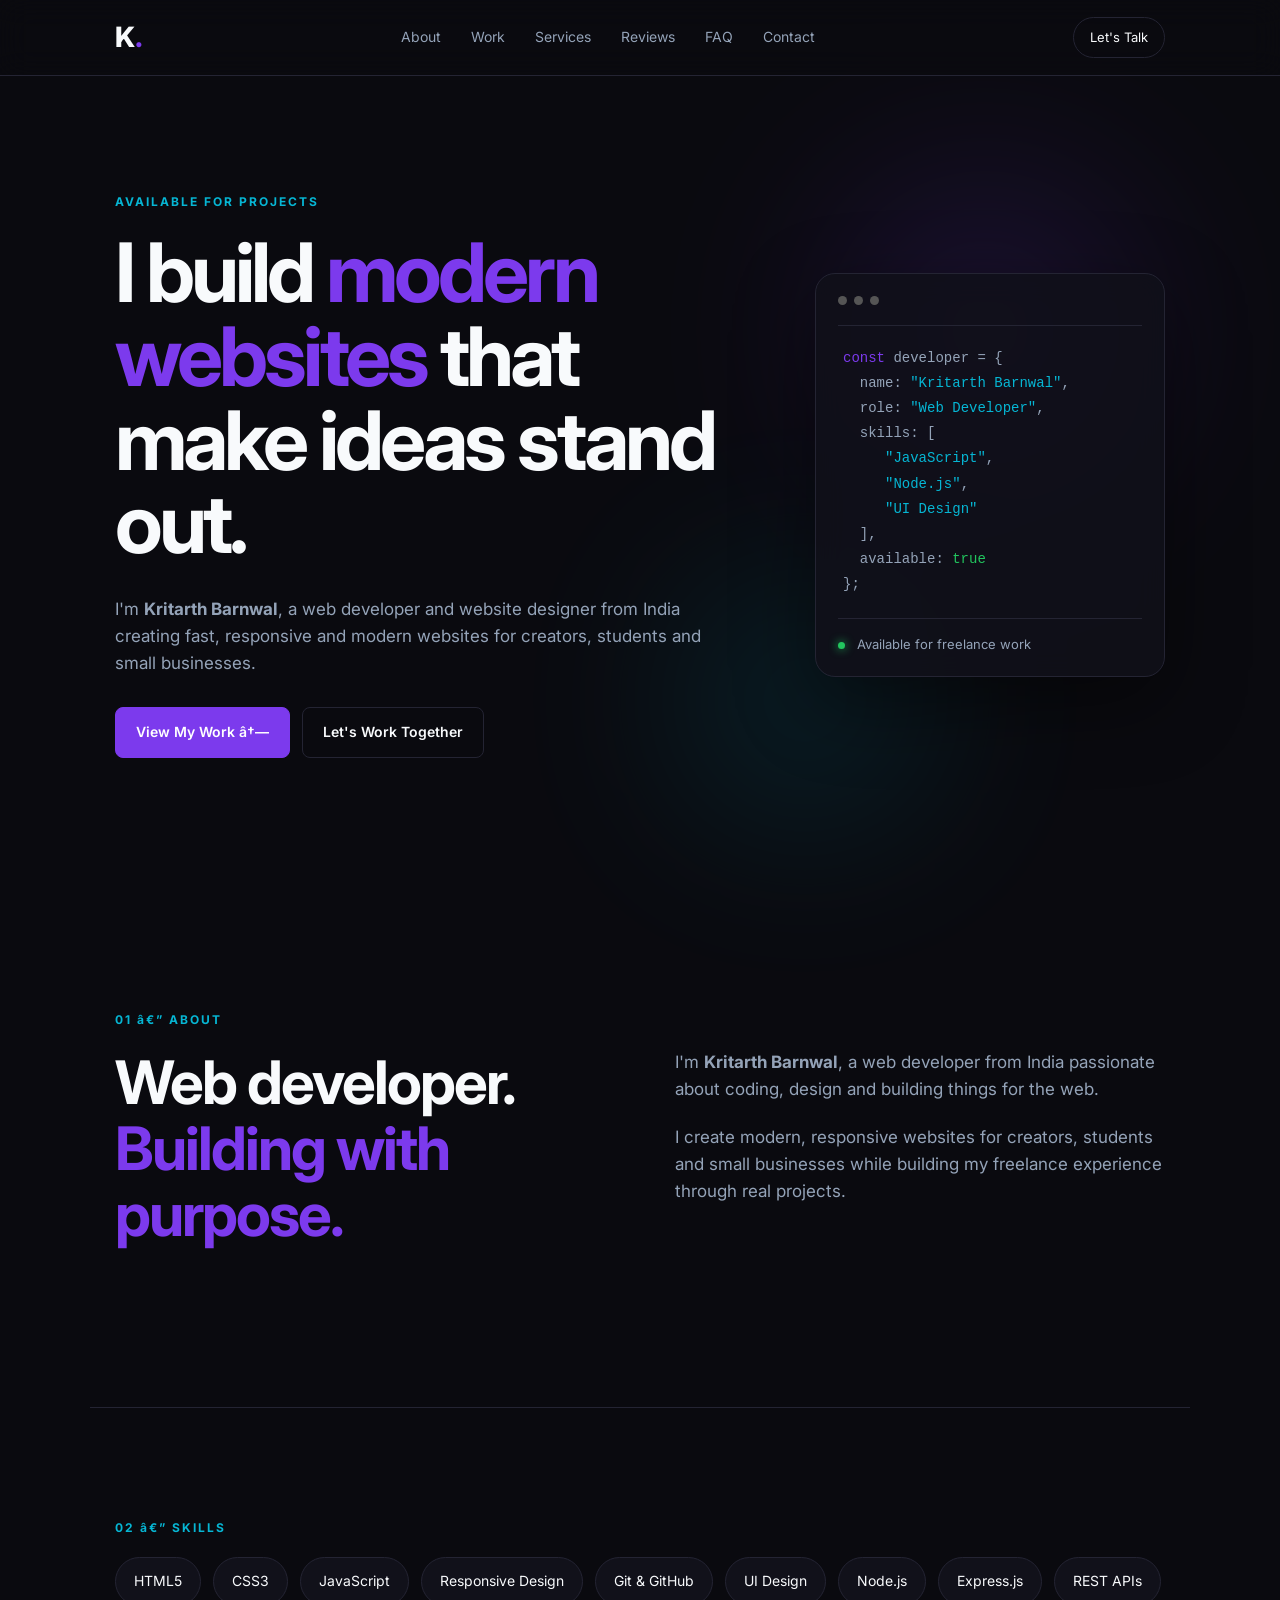
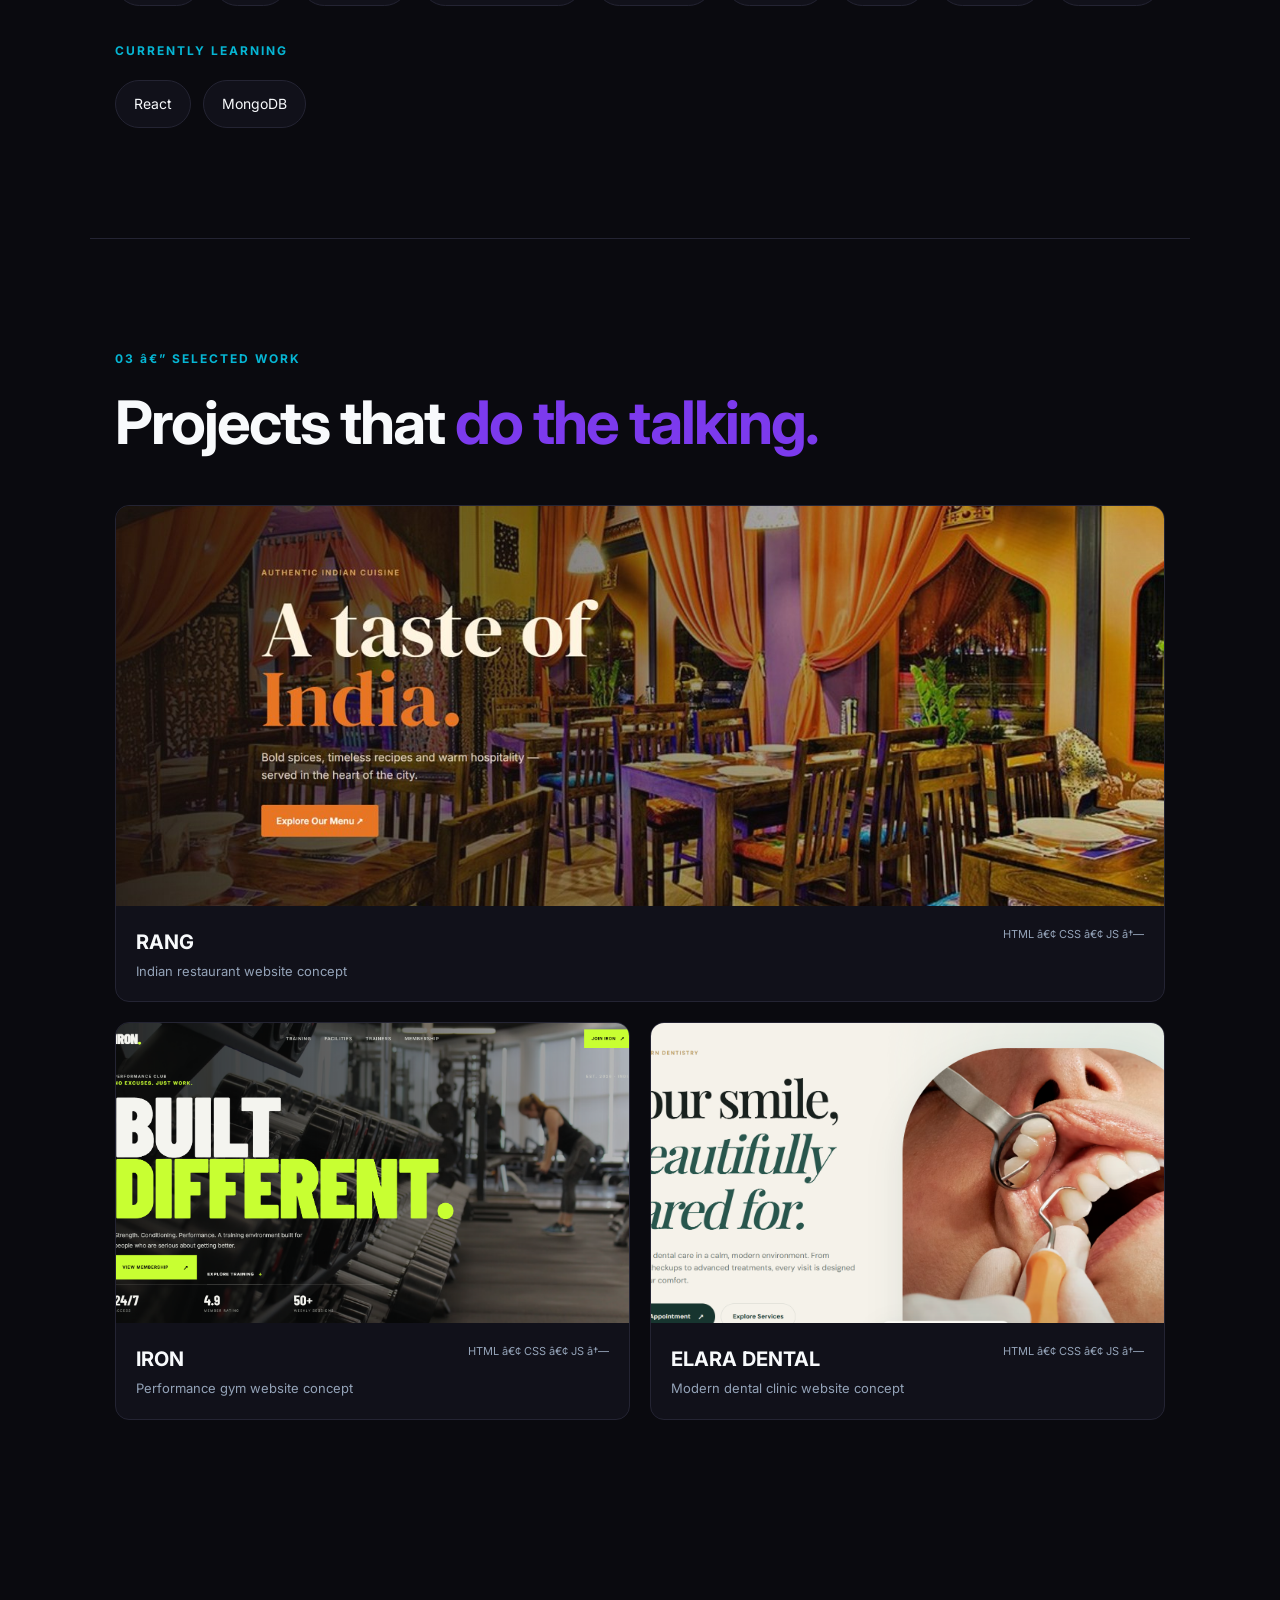
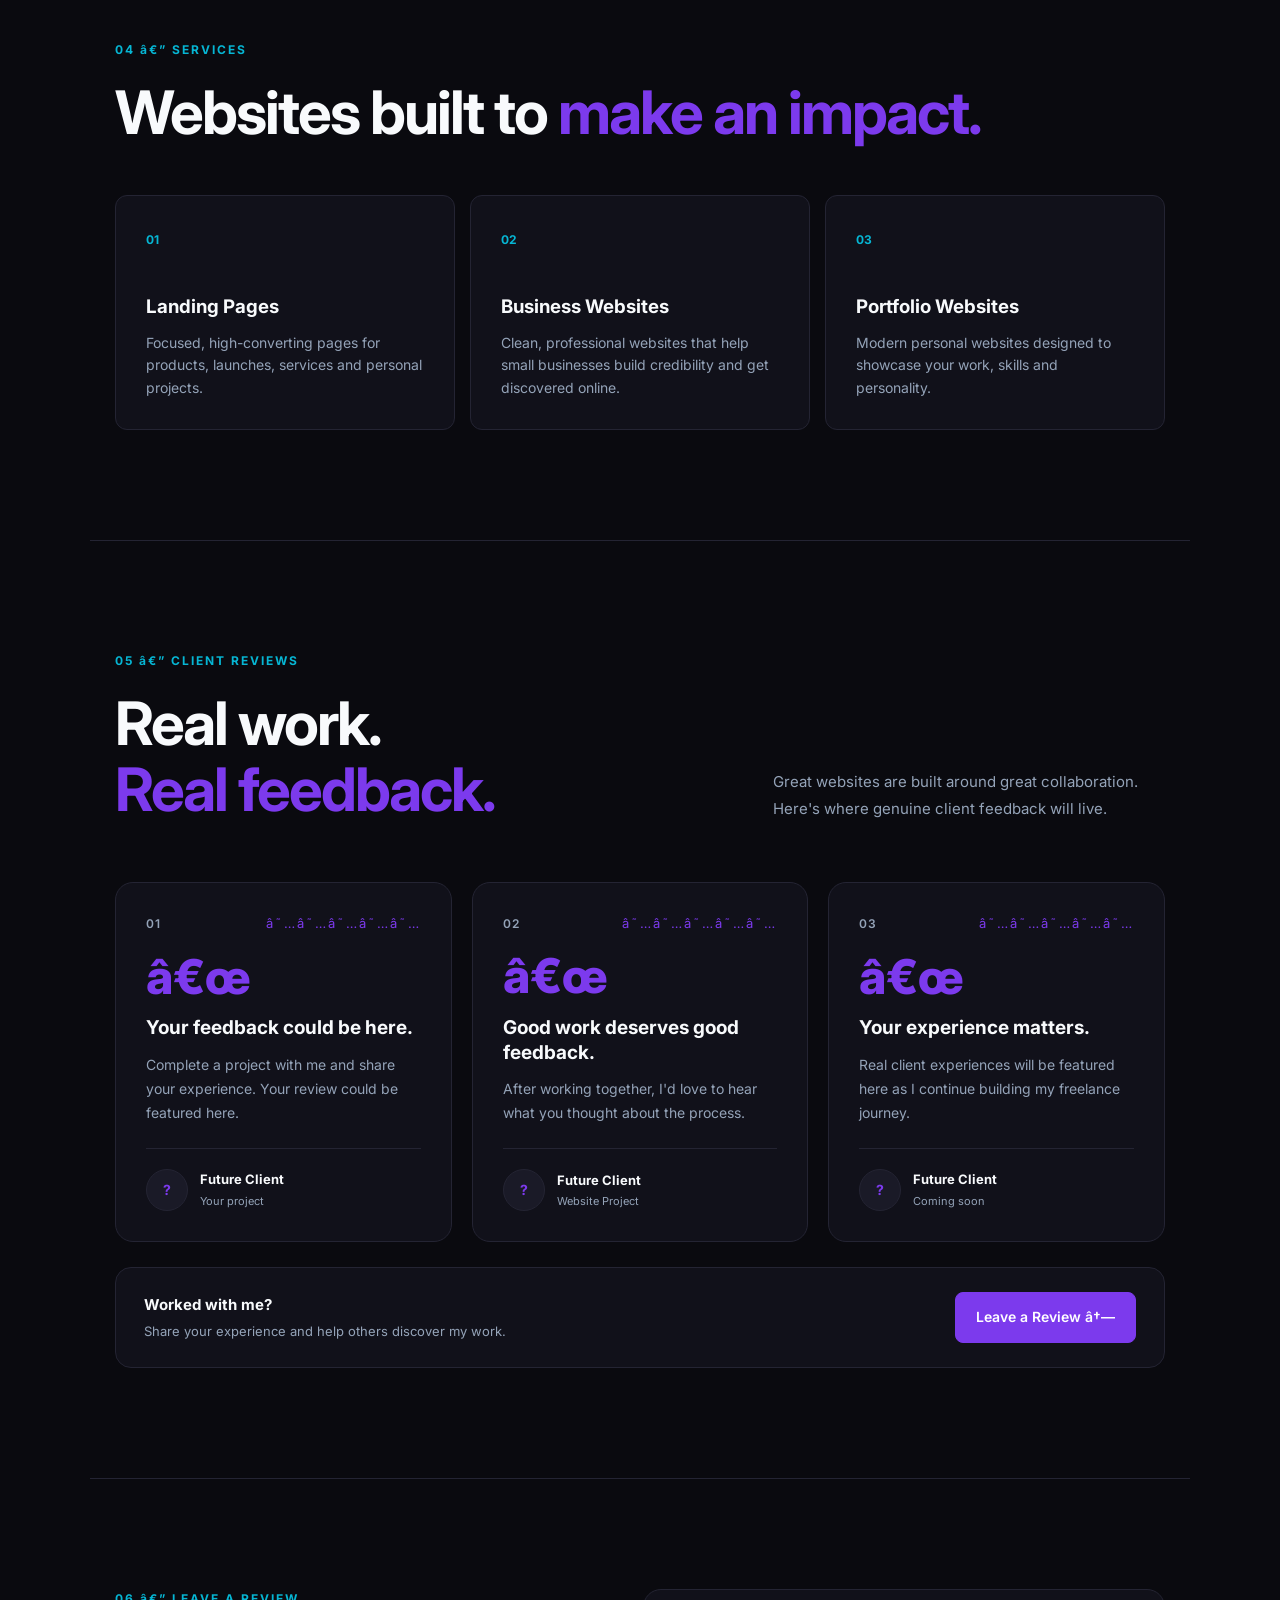
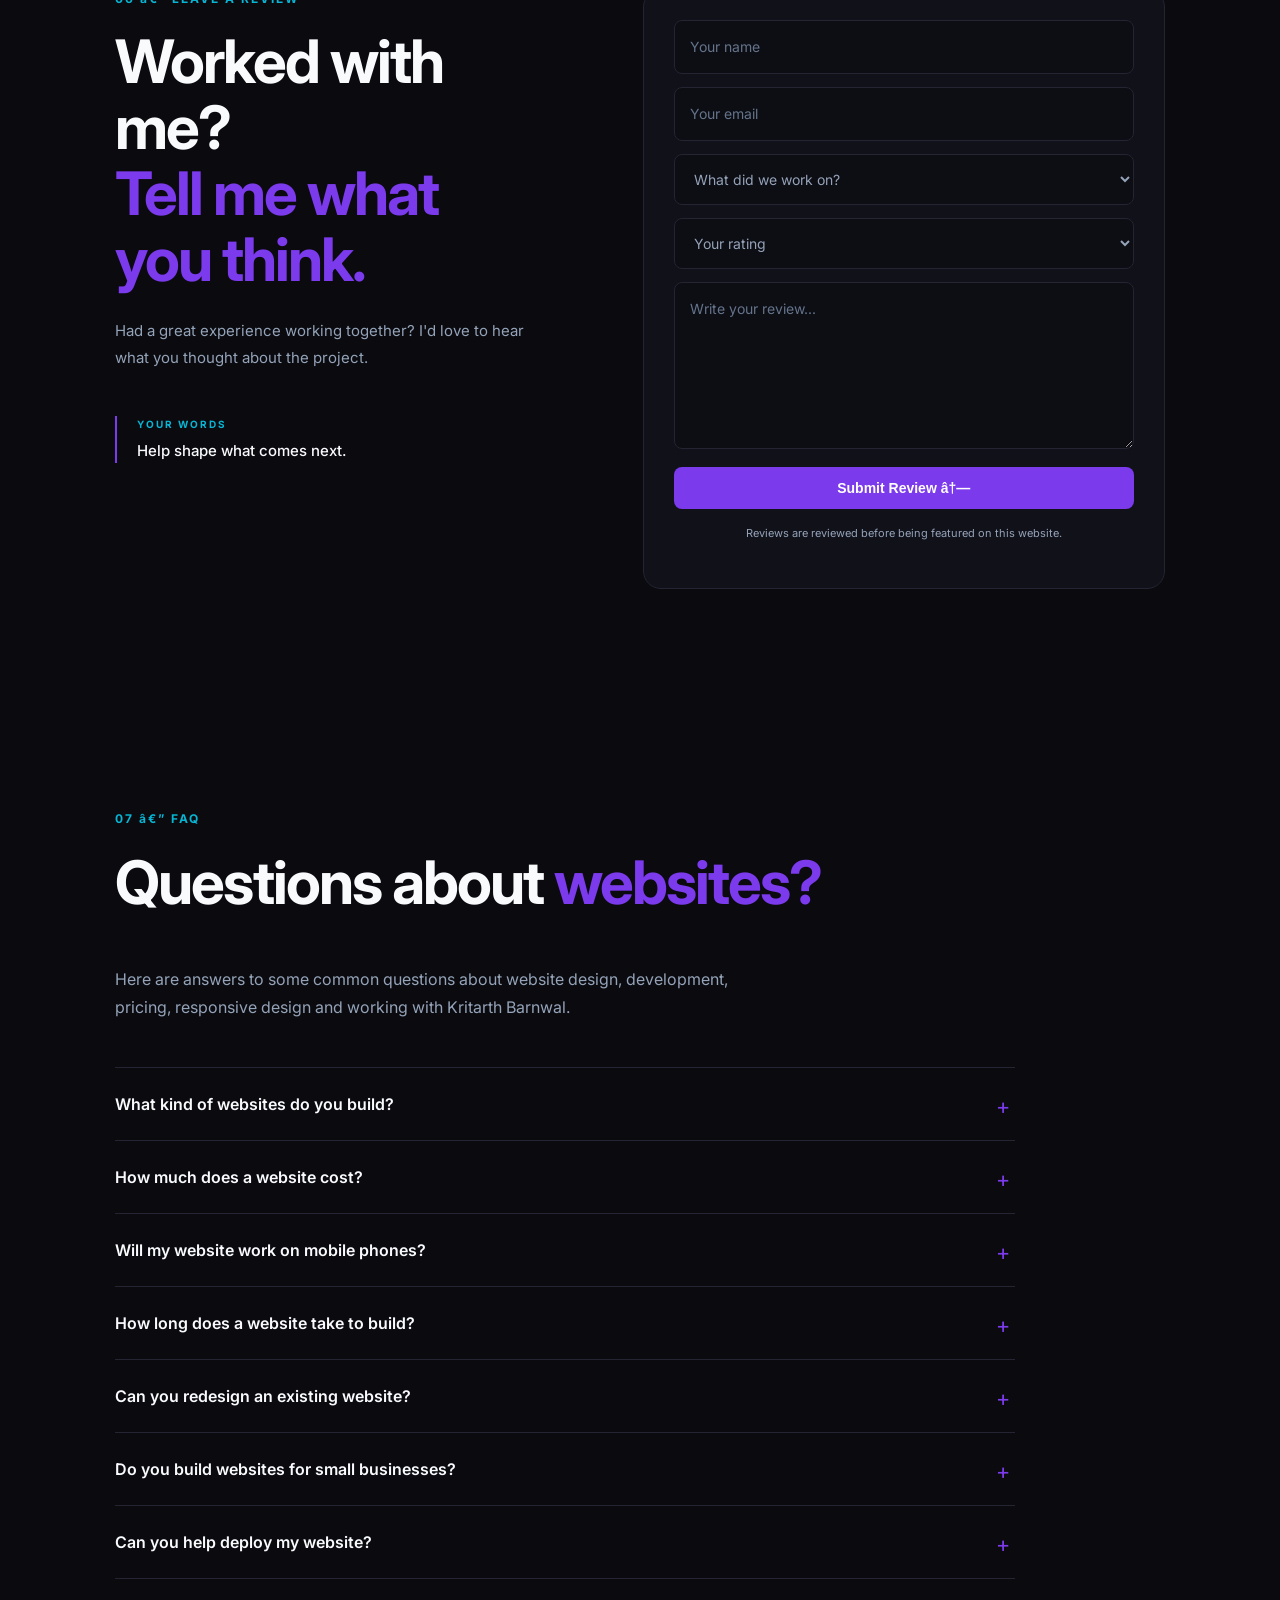
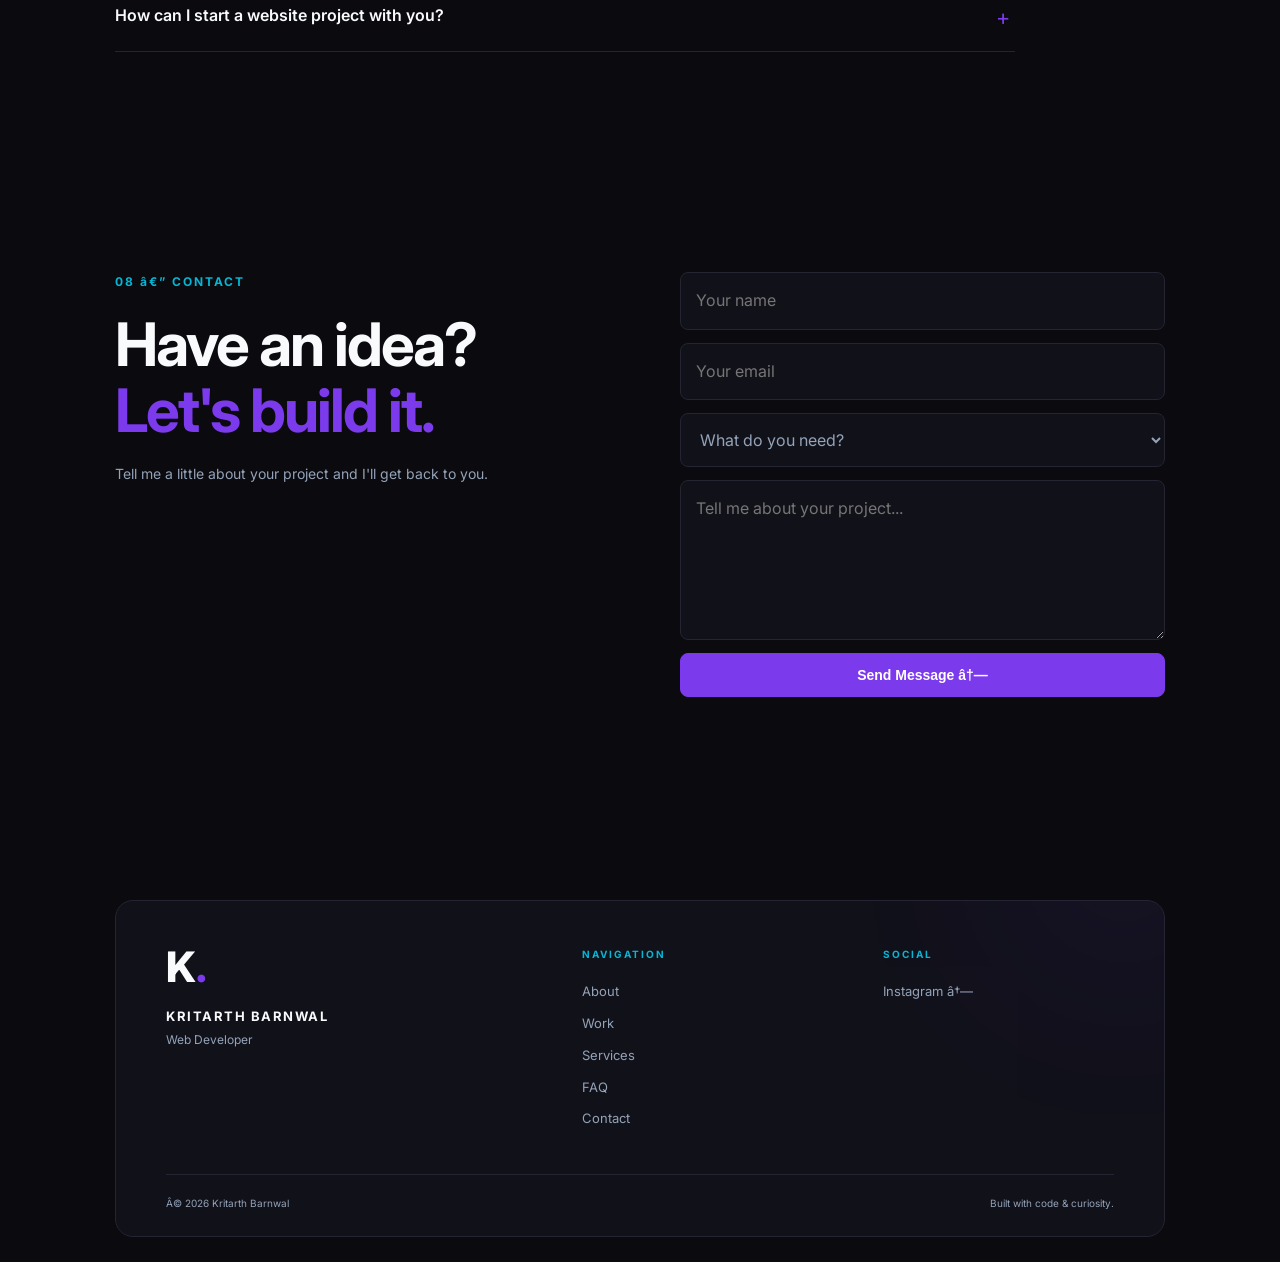
==== index.html @ 6c7e8e54 "Update index.html" ====
<!DOCTYPE html>
<html lang="en">

<head>
  <meta charset="UTF-8">
  <meta name="viewport" content="width=device-width, initial-scale=1.0">

  <!-- =========================
       SEO
  ========================== -->

  <title>Kritarth Barnwal | Web Developer &amp; Website Designer</title>

  <meta
    name="description"
    content="Kritarth Barnwal is a web developer and website designer from India creating modern, responsive websites for small businesses, creators, students and personal brands."
  >

  <meta name="author" content="Kritarth Barnwal">
  <meta name="robots" content="index, follow">
  <meta name="googlebot" content="index, follow">
  <meta name="theme-color" content="#0A0A0F">

  <link
    rel="canonical"
    href="https://kritarthbarnwal.github.io/"
  >

  <!-- =========================
       OPEN GRAPH
  ========================== -->

  <meta property="og:type" content="website">
  <meta property="og:site_name" content="Kritarth Barnwal">

  <meta
    property="og:title"
    content="Kritarth Barnwal | Web Developer &amp; Website Designer"
  >

  <meta
    property="og:description"
    content="Kritarth Barnwal creates modern, responsive websites for small businesses, creators, students and personal brands."
  >

  <meta
    property="og:url"
    content="https://kritarthbarnwal.github.io/"
  >

  <!-- =========================
       TWITTER / SOCIAL SHARING
  ========================== -->

  <meta name="twitter:card" content="summary">
  <meta
    name="twitter:title"
    content="Kritarth Barnwal | Web Developer &amp; Website Designer"
  >
  <meta
    name="twitter:description"
    content="Modern, responsive websites designed and built by Kritarth Barnwal."
  >

  <!-- =========================
       FAVICON
  ========================== -->

  <link
    rel="icon"
    type="image/png"
    sizes="512x512"
    href="/kritarth-dev-favicon-512.png"
  >

  <link
    rel="icon"
    type="image/png"
    sizes="48x48"
    href="/kritarth-dev-favicon-48.png"
  >

  <link
    rel="apple-touch-icon"
    href="/kritarth-dev-favicon-512.png"
  >

  <!-- =========================
       WEBSITE SCHEMA
  ========================== -->

  <script type="application/ld+json">
  {
    "@context": "https://schema.org",
    "@type": "WebSite",
    "@id": "https://kritarthbarnwal.github.io/#website",
    "name": "Kritarth Barnwal",
    "alternateName": [
      "Kritarth Barnwal Portfolio",
      "Kritarth Barnwal Web Developer",
      "Kritarth Barnwal Website Designer"
    ],
    "url": "https://kritarthbarnwal.github.io/",
    "description": "Portfolio of Kritarth Barnwal, a web developer and website designer from India."
  }
  </script>

  <!-- =========================
       PERSON SCHEMA
  ========================== -->

  <script type="application/ld+json">
  {
    "@context": "https://schema.org",
    "@type": "Person",
    "@id": "https://kritarthbarnwal.github.io/#kritarth-barnwal",
    "name": "Kritarth Barnwal",
    "givenName": "Kritarth",
    "familyName": "Barnwal",
    "url": "https://kritarthbarnwal.github.io/",
    "jobTitle": "Web Developer & Website Designer",
    "description": "Kritarth Barnwal is a web developer and website designer from India who creates modern, responsive websites for small businesses, creators, students and personal brands.",
    "knowsAbout": [
      "Web Development",
      "HTML5",
      "CSS3",
      "JavaScript",
      "Node.js",
      "Express.js",
      "REST APIs",
      "Responsive Web Design",
      "UI Design",
      "Website Design",
      "Git",
      "GitHub"
    ],
    "sameAs": [
      "https://github.com/kritarthbarnwal",
      "https://instagram.com/kritarth.barnwal"
    ]
  }
  </script>

  <!-- =========================
       WEB PAGE SCHEMA
  ========================== -->

  <script type="application/ld+json">
  {
    "@context": "https://schema.org",
    "@type": "WebPage",
    "@id": "https://kritarthbarnwal.github.io/#webpage",
    "url": "https://kritarthbarnwal.github.io/",
    "name": "Kritarth Barnwal | Web Developer & Website Designer",
    "description": "Kritarth Barnwal is a web developer and website designer from India creating modern, responsive websites for small businesses, creators, students and personal brands.",
    "isPartOf": {
      "@id": "https://kritarthbarnwal.github.io/#website"
    },
    "about": {
      "@id": "https://kritarthbarnwal.github.io/#kritarth-barnwal"
    }
  }
  </script>

  <!-- =========================
       FAQ STYLES
  ========================== -->

  <style>
    .faq-section {
      position: relative;
    }

    .faq-heading {
      max-width: 720px;
      margin-bottom: 45px;
    }

    .faq-heading h2 {
      margin-bottom: 15px;
    }

    .faq-heading p {
      color: var(--muted);
      max-width: 620px;
      line-height: 1.8;
    }

    .faq-list {
      max-width: 900px;
      border-top: 1px solid var(--border);
    }

    .faq-item {
      border-bottom: 1px solid var(--border);
    }

    .faq-item summary {
      list-style: none;
      cursor: pointer;
      padding: 24px 45px 24px 0;
      position: relative;
      color: var(--text);
      font-size: 16px;
      font-weight: 600;
      line-height: 1.5;
    }

    .faq-item summary::-webkit-details-marker {
      display: none;
    }

    .faq-item summary::after {
      content: "+";
      position: absolute;
      right: 5px;
      top: 22px;
      color: var(--purple);
      font-size: 22px;
      font-weight: 400;
      transition: 0.25s ease;
    }

    .faq-item[open] summary::after {
      content: "âˆ’";
      transform: rotate(180deg);
    }

    .faq-answer {
      padding: 0 45px 25px 0;
      color: var(--muted);
      font-size: 14px;
      line-height: 1.8;
      max-width: 780px;
    }

    .faq-answer a {
      color: var(--cyan);
      transition: 0.25s ease;
    }

    .faq-answer a:hover {
      color: var(--text);
    }

    @media (max-width: 700px) {
      .faq-item summary {
        padding: 20px 35px 20px 0;
        font-size: 15px;
      }

      .faq-item summary::after {
        top: 18px;
      }

      .faq-answer {
        padding: 0 25px 22px 0;
        font-size: 13px;
      }
    }
  </style>

  <link rel="stylesheet" href="style.css">

</head>


<body>

  <!-- =========================
       HEADER
  ========================== -->

  <header>

    <nav class="nav">

      <a href="#" class="logo">
        K<span>.</span>
      </a>

      <div class="links">

        <a href="#about">About</a>
        <a href="#work">Work</a>
        <a href="#services">Services</a>
        <a href="#reviews">Reviews</a>
        <a href="#faq">FAQ</a>
        <a href="#contact">Contact</a>

      </div>

      <a href="#contact" class="nav-btn">
        Let's Talk
      </a>

    </nav>

  </header>


  <main>


    <!-- =========================
         HERO
    ========================== -->

    <section class="hero">

      <div class="hero-content">

        <p class="tag">
          AVAILABLE FOR PROJECTS
        </p>

        <h1>
          I build <span>modern websites</span>
          that make ideas stand out.
        </h1>

        <p class="hero-text">
          I'm <strong>Kritarth Barnwal</strong>, a web developer and website
          designer from India creating fast, responsive and modern
          websites for creators, students and small businesses.
        </p>

        <div class="buttons">

          <a href="#work" class="btn primary">
            View My Work â†—
          </a>

          <a href="#contact" class="btn secondary">
            Let's Work Together
          </a>

        </div>

      </div>


      <!-- PREMIUM CODE CARD -->

      <div class="hero-card">

        <div class="card-top">

          <span></span>
          <span></span>
          <span></span>

        </div>


        <div class="code">

          <p>
            <span class="purple">const</span> developer = {
          </p>

          <p>
            &nbsp;&nbsp;name:
            <span class="cyan">"Kritarth Barnwal"</span>,
          </p>

          <p>
            &nbsp;&nbsp;role:
            <span class="cyan">"Web Developer"</span>,
          </p>

          <p>
            &nbsp;&nbsp;skills: [
          </p>

          <p>
            &nbsp;&nbsp;&nbsp;&nbsp;
            <span class="cyan">"JavaScript"</span>,
          </p>

          <p>
            &nbsp;&nbsp;&nbsp;&nbsp;
            <span class="cyan">"Node.js"</span>,
          </p>

          <p>
            &nbsp;&nbsp;&nbsp;&nbsp;
            <span class="cyan">"UI Design"</span>
          </p>

          <p>
            &nbsp;&nbsp;],
          </p>

          <p>
            &nbsp;&nbsp;available:
            <span class="green">true</span>
          </p>

          <p>
            };
          </p>

        </div>


        <div class="card-status">

          <span class="status-dot"></span>

          Available for freelance work

        </div>

      </div>


      <!-- BACKGROUND ORBS -->

      <div class="orb orb-1"></div>
      <div class="orb orb-2"></div>

    </section>


    <!-- =========================
         ABOUT
    ========================== -->

    <section id="about" class="section">

      <p class="label">
        01 â€” ABOUT
      </p>

      <div class="about-grid">

        <h2>
          Web developer.<br>
          <span>Building with purpose.</span>
        </h2>


        <div>

          <p>
            I'm <strong>Kritarth Barnwal</strong>, a web developer from India
            passionate about coding, design and building things for the web.
          </p>

          <p>
            I create modern, responsive websites for creators, students
            and small businesses while building my freelance experience
            through real projects.
          </p>

        </div>

      </div>

    </section>


    <!-- =========================
         SKILLS
    ========================== -->

    <section class="section skills">

      <p class="label">
        02 â€” SKILLS
      </p>

      <div class="skill-list">

        <span>HTML5</span>
        <span>CSS3</span>
        <span>JavaScript</span>
        <span>Responsive Design</span>
        <span>Git &amp; GitHub</span>
        <span>UI Design</span>
        <span>Node.js</span>
        <span>Express.js</span>
        <span>REST APIs</span>

      </div>

      <p class="label" style="margin-top: 35px;">
        CURRENTLY LEARNING
      </p>

      <div class="skill-list">

        <span>React</span>
        <span>MongoDB</span>

      </div>

    </section>


    <!-- =========================
         WORK
    ========================== -->

    <section id="work" class="section">

      <p class="label">
        03 â€” SELECTED WORK
      </p>

      <h2>
        Projects that <span>do the talking.</span>
      </h2>


      <div class="projects">


        <!-- RANG -->

        <a
          href="rang/index.html"
          class="project"
          target="_blank"
          rel="noopener noreferrer"
        >

          <div class="project-img">

            <img
              src="assets/rang-preview.jpg"
              alt="RANG Indian restaurant website concept by Kritarth Barnwal"
              loading="lazy"
            >

          </div>


          <div class="project-info">

            <div>

              <h3>
                RANG
              </h3>

              <p>
                Indian restaurant website concept
              </p>

            </div>

            <span>
              HTML â€¢ CSS â€¢ JS â†—
            </span>

          </div>

        </a>


        <!-- IRON -->

        <a
          href="iron/index.html"
          class="project"
          target="_blank"
          rel="noopener noreferrer"
        >

          <div class="project-img">

            <img
              src="assets/iron.png"
              alt="IRON performance gym website concept by Kritarth Barnwal"
              loading="lazy"
            >

          </div>


          <div class="project-info">

            <div>

              <h3>
                IRON
              </h3>

              <p>
                Performance gym website concept
              </p>

            </div>

            <span>
              HTML â€¢ CSS â€¢ JS â†—
            </span>

          </div>

        </a>


        <!-- ELARA DENTAL -->

        <a
          href="haven/index.html"
          class="project"
          target="_blank"
          rel="noopener noreferrer"
        >

          <div class="project-img">

            <img
              src="assets/dentist.png"
              alt="ELARA DENTAL modern dental clinic website concept by Kritarth Barnwal"
              loading="lazy"
            >

          </div>


          <div class="project-info">

            <div>

              <h3>
                ELARA DENTAL
              </h3>

              <p>
                Modern dental clinic website concept
              </p>

            </div>

            <span>
              HTML â€¢ CSS â€¢ JS â†—
            </span>

          </div>

        </a>

      </div>

    </section>


    <!-- =========================
         SERVICES
    ========================== -->

    <section id="services" class="section">

      <p class="label">
        04 â€” SERVICES
      </p>

      <h2>
        Websites built to <span>make an impact.</span>
      </h2>


      <div class="services">


        <!-- SERVICE 01 -->

        <div class="service">

          <b>
            01
          </b>

          <h3>
            Landing Pages
          </h3>

          <p>
            Focused, high-converting pages for products, launches,
            services and personal projects.
          </p>

        </div>


        <!-- SERVICE 02 -->

        <div class="service">

          <b>
            02
          </b>

          <h3>
            Business Websites
          </h3>

          <p>
            Clean, professional websites that help small businesses
            build credibility and get discovered online.
          </p>

        </div>


        <!-- SERVICE 03 -->

        <div class="service">

          <b>
            03
          </b>

          <h3>
            Portfolio Websites
          </h3>

          <p>
            Modern personal websites designed to showcase your work,
            skills and personality.
          </p>

        </div>

      </div>

    </section>


    <!-- =========================
         CLIENT REVIEWS
    ========================== -->

    <section
      id="reviews"
      class="section reviews-section"
    >

      <p class="label">
        05 â€” CLIENT REVIEWS
      </p>


      <div class="reviews-heading">

        <div>

          <h2>
            Real work.<br>
            <span>Real feedback.</span>
          </h2>

        </div>


        <p>
          Great websites are built around great collaboration.
          Here's where genuine client feedback will live.
        </p>

      </div>


      <!-- REVIEW CARDS -->

      <div class="reviews-grid">


        <!-- REVIEW CARD 01 -->

        <article class="review-card">

          <div class="review-top">

            <span class="review-number">
              01
            </span>

            <div class="stars">
              â˜…â˜…â˜…â˜…â˜…
            </div>

          </div>


          <div class="review-content">

            <div class="review-mark">
              â€œ
            </div>

            <h3>
              Your feedback could be here.
            </h3>

            <p>
              Complete a project with me and share your
              experience. Your review could be featured here.
            </p>

          </div>


          <div class="review-author">

            <div class="review-avatar">
              ?
            </div>

            <div>

              <strong>
                Future Client
              </strong>

              <span>
                Your project
              </span>

            </div>

          </div>

        </article>


        <!-- REVIEW CARD 02 -->

        <article class="review-card">

          <div class="review-top">

            <span class="review-number">
              02
            </span>

            <div class="stars">
              â˜…â˜…â˜…â˜…â˜…
            </div>

          </div>


          <div class="review-content">

            <div class="review-mark">
              â€œ
            </div>

            <h3>
              Good work deserves good feedback.
            </h3>

            <p>
              After working together, I'd love to hear
              what you thought about the process.
            </p>

          </div>


          <div class="review-author">

            <div class="review-avatar">
              ?
            </div>

            <div>

              <strong>
                Future Client
              </strong>

              <span>
                Website Project
              </span>

            </div>

          </div>

        </article>


        <!-- REVIEW CARD 03 -->

        <article class="review-card">

          <div class="review-top">

            <span class="review-number">
              03
            </span>

            <div class="stars">
              â˜…â˜…â˜…â˜…â˜…
            </div>

          </div>


          <div class="review-content">

            <div class="review-mark">
              â€œ
            </div>

            <h3>
              Your experience matters.
            </h3>

            <p>
              Real client experiences will be featured here
              as I continue building my freelance journey.
            </p>

          </div>


          <div class="review-author">

            <div class="review-avatar">
              ?
            </div>

            <div>

              <strong>
                Future Client
              </strong>

              <span>
                Coming soon
              </span>

            </div>

          </div>

        </article>

      </div>


      <!-- REVIEW CTA -->

      <div class="review-cta">

        <div>

          <strong>
            Worked with me?
          </strong>

          <p>
            Share your experience and help others discover my work.
          </p>

        </div>


        <a
          href="#leave-review"
          class="btn primary"
        >
          Leave a Review â†—
        </a>

      </div>

    </section>


    <!-- =========================
         LEAVE A REVIEW
    ========================== -->

    <section
      id="leave-review"
      class="section leave-review-section"
    >

      <div class="leave-review-grid">


        <!-- LEFT -->

        <div class="leave-review-info">

          <p class="label">
            06 â€” LEAVE A REVIEW
          </p>

          <h2>
            Worked with me?<br>
            <span>Tell me what you think.</span>
          </h2>

          <p>
            Had a great experience working together?
            I'd love to hear what you thought about the project.
          </p>


          <div class="review-highlight">

            <span>
              YOUR WORDS
            </span>

            <strong>
              Help shape what comes next.
            </strong>

          </div>

        </div>


        <!-- RIGHT / REVIEW FORM -->

        <form
          action="https://formsubmit.co/kritarthbarnwal26@gmail.com"
          method="POST"
          class="review-form"
          id="review-form"
        >

          <input
            type="hidden"
            name="_subject"
            value="New Client Review"
          >

          <input
            type="hidden"
            name="_next"
            value="https://kritarthbarnwal.github.io/thanks.html"
          >


          <input
            type="text"
            name="name"
            placeholder="Your name"
            required
          >


          <input
            type="email"
            name="email"
            placeholder="Your email"
            required
          >


          <select
            name="project"
            required
          >

            <option
              value=""
              disabled
              selected
            >
              What did we work on?
            </option>

            <option>
              Landing Page
            </option>

            <option>
              Business Website
            </option>

            <option>
              Portfolio Website
            </option>

            <option>
              Website Redesign
            </option>

            <option>
              Other
            </option>

          </select>


          <select
            name="rating"
            required
          >

            <option
              value=""
              disabled
              selected
            >
              Your rating
            </option>

            <option>
              â˜…â˜…â˜…â˜…â˜… â€” 5 stars
            </option>

            <option>
              â˜…â˜…â˜…â˜…â˜† â€” 4 stars
            </option>

            <option>
              â˜…â˜…â˜…â˜†â˜† â€” 3 stars
            </option>

            <option>
              â˜…â˜…â˜†â˜†â˜† â€” 2 stars
            </option>

            <option>
              â˜…â˜†â˜†â˜†â˜† â€” 1 star
            </option>

          </select>


          <textarea
            name="review"
            placeholder="Write your review..."
            rows="6"
            required
          ></textarea>


          <button
            type="submit"
            class="btn primary"
          >
            Submit Review â†—
          </button>


          <p class="review-note">
            Reviews are reviewed before being featured on this website.
          </p>


          <p
            id="review-status"
            class="review-note"
          ></p>

        </form>

      </div>

    </section>


    <!-- =========================
         FAQ
    ========================== -->

    <section
      id="faq"
      class="section faq-section"
    >

      <p class="label">
        07 â€” FAQ
      </p>


      <div class="faq-heading">

        <h2>
          Questions about <span>websites?</span>
        </h2>

        <p>
          Here are answers to some common questions about website design,
          development, pricing, responsive design and working with Kritarth Barnwal.
        </p>

      </div>


      <div class="faq-list">


        <!-- FAQ 01 -->

        <details class="faq-item">

          <summary>
            What kind of websites do you build?
          </summary>

          <div class="faq-answer">

            I build modern, responsive websites for creators, students,
            personal brands and small businesses. This includes landing pages,
            business websites, portfolio websites and website redesigns.

          </div>

        </details>


        <!-- FAQ 02 -->

        <details class="faq-item">

          <summary>
            How much does a website cost?
          </summary>

          <div class="faq-answer">

            Website pricing depends on the number of pages, design requirements,
            features and overall project scope. I provide a clear quote after
            understanding what you need. You can
            <a href="#contact">contact me</a>
            with your project details to discuss it.

          </div>

        </details>


        <!-- FAQ 03 -->

        <details class="faq-item">

          <summary>
            Will my website work on mobile phones?
          </summary>

          <div class="faq-answer">

            Yes. Responsive design is an important part of the websites I build.
            The layout is designed to work across mobile phones, tablets and
            desktop screens.

          </div>

        </details>


        <!-- FAQ 04 -->

        <details class="faq-item">

          <summary>
            How long does a website take to build?
          </summary>

          <div class="faq-answer">

            A typical small website can take around 5â€“10 days depending on
            the number of pages, content, design requirements and features.
            Larger or more detailed projects may take longer.

          </div>

        </details>


        <!-- FAQ 05 -->

        <details class="faq-item">

          <summary>
            Can you redesign an existing website?
          </summary>

          <div class="faq-answer">

            Yes. I can redesign an existing website with a more modern visual
            style, responsive layouts, clearer structure and improved user
            experience.

          </div>

        </details>


        <!-- FAQ 06 -->

        <details class="faq-item">

          <summary>
            Do you build websites for small businesses?
          </summary>

          <div class="faq-answer">

            Yes. I create professional websites for small businesses that want
            a stronger online presence and a clear way for customers to learn
            about their services and get in touch.

          </div>

        </details>


        <!-- FAQ 07 -->

        <details class="faq-item">

          <summary>
            Can you help deploy my website?
          </summary>

          <div class="faq-answer">

            Yes. I can help prepare and deploy a website so it is ready to be
            accessed online. I can also help with the basic setup needed for
            a website hosted through services such as GitHub Pages.

          </div>

        </details>


        <!-- FAQ 08 -->

        <details class="faq-item">

          <summary>
            How can I start a website project with you?
          </summary>

          <div class="faq-answer">

            Start by sending me a message through the
            <a href="#contact">contact form</a>
            with a few details about your project, what kind of website you need
            and what you want it to achieve. I'll get back to you from there.

          </div>

        </details>


      </div>

    </section>


    <!-- =========================
         CONTACT
    ========================== -->

    <section
      id="contact"
      class="section contact"
    >

      <div>

        <p class="label">
          08 â€” CONTACT
        </p>

        <h2>
          Have an idea?<br>
          <span>Let's build it.</span>
        </h2>

        <p class="contact-text">
          Tell me a little about your project and I'll get back to you.
        </p>

      </div>


      <!-- CONTACT FORM -->

      <form
        action="https://formsubmit.co/kritarthbarnwal26@gmail.com"
        method="POST"
        id="contact-form"
      >

        <input
          type="hidden"
          name="_subject"
          value="New Portfolio Contact Message"
        >

        <input
          type="text"
          name="name"
          placeholder="Your name"
          required
        >


        <input
          type="email"
          name="email"
          placeholder="Your email"
          required
        >


        <select
          name="project"
          required
        >

          <option
            value=""
            disabled
            selected
          >
            What do you need?
          </option>

          <option>
            Landing Page
          </option>

          <option>
            Business Website
          </option>

          <option>
            Portfolio Website
          </option>

          <option>
            Website Redesign
          </option>

          <option>
            Something else
          </option>

        </select>


        <textarea
          name="message"
          placeholder="Tell me about your project..."
          rows="5"
          required
        ></textarea>


        <button
          type="submit"
          class="btn primary"
        >
          Send Message â†—
        </button>


        <p id="form-status"></p>

      </form>

    </section>

  </main>


  <!-- =========================
       FORM SUCCESS TOAST
  ========================== -->

  <div
    id="form-toast"
    class="form-toast"
    role="status"
    aria-live="polite"
    aria-atomic="true"
  >
    <span class="form-toast-icon">âœ“</span>
    <span class="form-toast-content">
      <strong id="form-toast-title">Message received.</strong>
      <span id="form-toast-message">Thanks â€” I'll get back to you soon.</span>
    </span>
    <button
      type="button"
      class="form-toast-close"
      aria-label="Close notification"
    >
      Ã—
    </button>
  </div>


  <!-- =========================
       FOOTER
  ========================== -->

  <footer class="site-footer">

    <div class="footer-main">

      <div class="footer-content">


        <!-- BRAND -->

        <div class="footer-brand">

          <a href="#" class="footer-logo">
            K<span>.</span>
          </a>

          <h3>
            KRITARTH BARNWAL
          </h3>

          <p>
            Web Developer
          </p>

        </div>


        <!-- NAVIGATION -->

        <div class="footer-column">

          <span>
            NAVIGATION
          </span>

          <a href="#about">
            About
          </a>

          <a href="#work">
            Work
          </a>

          <a href="#services">
            Services
          </a>

          <a href="#faq">
            FAQ
          </a>

          <a href="#contact">
            Contact
          </a>

        </div>


        <!-- SOCIAL -->

        <div class="footer-column">

          <span>
            SOCIAL
          </span>

          <a
            href="https://instagram.com/kritarth.barnwal"
            target="_blank"
            rel="noopener noreferrer"
          >
            Instagram â†—
          </a>

        </div>

      </div>


      <!-- FOOTER BOTTOM -->

      <div class="footer-bottom">

        <p>
          Â© 2026 Kritarth Barnwal
        </p>

        <p>
          Built with code &amp; curiosity.
        </p>

      </div>

    </div>

  </footer>


  <!-- =========================
       JAVASCRIPT
  ========================== -->

  <style>
    /* Form success toast */
    .form-toast {
      position: fixed;
      right: 24px;
      bottom: 24px;
      z-index: 9999;
      display: flex;
      align-items: center;
      gap: 12px;
      width: min(390px, calc(100vw - 32px));
      padding: 14px 16px;
      border: 1px solid rgba(255, 255, 255, 0.12);
      border-radius: 14px;
      background: rgba(15, 15, 20, 0.94);
      color: #fff;
      box-shadow: 0 18px 50px rgba(0, 0, 0, 0.35);
      backdrop-filter: blur(14px);
      -webkit-backdrop-filter: blur(14px);
      opacity: 0;
      visibility: hidden;
      transform: translateY(18px);
      pointer-events: none;
      transition:
        opacity 0.25s ease,
        transform 0.25s ease,
        visibility 0.25s ease;
    }

    .form-toast.is-visible {
      opacity: 1;
      visibility: visible;
      transform: translateY(0);
      pointer-events: auto;
    }

    .form-toast-icon {
      display: grid;
      place-items: center;
      flex: 0 0 30px;
      width: 30px;
      height: 30px;
      border-radius: 50%;
      background: #fff;
      color: #0f0f14;
      font-weight: 800;
    }

    .form-toast-content {
      display: grid;
      gap: 2px;
      min-width: 0;
      line-height: 1.35;
    }

    .form-toast-content strong {
      font-size: 0.92rem;
    }

    .form-toast-content span {
      font-size: 0.82rem;
      opacity: 0.72;
    }

    .form-toast-close {
      margin-left: auto;
      padding: 2px 4px;
      border: 0;
      background: transparent;
      color: #fff;
      font-size: 1.25rem;
      line-height: 1;
      cursor: pointer;
      opacity: 0.65;
    }

    .form-toast-close:hover {
      opacity: 1;
    }

    form.is-submitting button[type="submit"] {
      opacity: 0.7;
      pointer-events: none;
    }

    @media (max-width: 600px) {
      .form-toast {
        right: 16px;
        bottom: 16px;
        width: calc(100vw - 32px);
      }
    }
  </style>


  <script src="script.js"></script>

  <script>
    (() => {
      const toast = document.getElementById("form-toast");
      const toastTitle = document.getElementById("form-toast-title");
      const toastMessage = document.getElementById("form-toast-message");
      const toastClose = toast?.querySelector(".form-toast-close");

      let toastTimer;

      function showFormToast(title, message, isError = false) {
        if (!toast) return;

        clearTimeout(toastTimer);

        toastTitle.textContent = title;
        toastMessage.textContent = message;

        const icon = toast.querySelector(".form-toast-icon");
        if (icon) icon.textContent = isError ? "!" : "âœ“";

        toast.classList.toggle("is-error", isError);
        toast.classList.add("is-visible");

        toastTimer = setTimeout(() => {
          toast.classList.remove("is-visible");
        }, 5000);
      }

      toastClose?.addEventListener("click", () => {
        clearTimeout(toastTimer);
        toast.classList.remove("is-visible");
      });

      function setupAjaxForm(formId, successTitle, successMessage) {
        const form = document.getElementById(formId);
        if (!form) return;

        form.addEventListener("submit", async (event) => {
          event.preventDefault();

          const submitButton = form.querySelector('button[type="submit"]');
          const originalButtonText = submitButton?.innerHTML || "";

          form.classList.add("is-submitting");

          if (submitButton) {
            submitButton.textContent = "Sendingâ€¦";
          }

          try {
            const formData = new FormData(form);

            const response = await fetch(
              "https://formsubmit.co/ajax/kritarthbarnwal26@gmail.com",
              {
                method: "POST",
                headers: {
                  Accept: "application/json"
                },
                body: formData
              }
            );

            let result = null;

            try {
              result = await response.json();
            } catch {
              // FormSubmit should return JSON, but keep the response check as fallback.
            }

            if (!response.ok || (result && result.success === false)) {
              throw new Error("Form submission failed.");
            }

            form.reset();

            showFormToast(
              successTitle,
              successMessage
            );
          } catch (error) {
            console.error("Form submission error:", error);

            showFormToast(
              "Couldn't send the form.",
              "Please try again in a moment.",
              true
            );
          } finally {
            form.classList.remove("is-submitting");

            if (submitButton) {
              submitButton.innerHTML = originalButtonText;
            }
          }
        });
      }

      setupAjaxForm(
        "contact-form",
        "Message received.",
        "Thanks â€” I'll get back to you soon."
      );

      setupAjaxForm(
        "review-form",
        "Review received.",
        "Thanks for sharing your feedback."
      );
    })();
  </script>

</body>

</html>
---- style.css ----
@import url('https://fonts.googleapis.com/css2?family=Inter:wght@400;500;600;700;800&display=swap');

:root {
  --bg: #0a0a0f;
  --card: #11111a;
  --text: #f8fafc;
  --muted: #94a3b8;
  --purple: #7c3aed;
  --cyan: #06b6d4;
  --border: #242433;
}

* {
  margin: 0;
  padding: 0;
  box-sizing: border-box;
}

html {
  scroll-behavior: smooth;
}

body {
  background: var(--bg);
  color: var(--text);
  font-family: Inter, sans-serif;
  line-height: 1.6;
  overflow-x: hidden;
}

a {
  color: inherit;
  text-decoration: none;
}

span {
  color: var(--purple);
}


/* =========================
   HEADER
========================= */

header {
  position: fixed;
  top: 0;
  width: 100%;
  z-index: 10;

  background: #0a0a0fcc;
  backdrop-filter: blur(15px);

  border-bottom: 1px solid var(--border);
}

.nav {
  max-width: 1100px;
  height: 75px;
  margin: auto;
  padding: 0 25px;

  display: flex;
  align-items: center;
  justify-content: space-between;
}

.logo {
  font-size: 28px;
  font-weight: 800;
}

.logo span {
  color: var(--purple);
}

.links {
  display: flex;
  gap: 30px;

  color: var(--muted);
  font-size: 14px;
}

.links a:hover {
  color: white;
}

.nav-btn {
  border: 1px solid var(--border);

  padding: 9px 16px;

  border-radius: 50px;

  font-size: 13px;

  transition: 0.25s;
}

.nav-btn:hover {
  border-color: var(--purple);
}


/* =========================
   HERO
========================= */

.hero {
  min-height: 100vh;

  max-width: 1100px;

  margin: auto;

  padding: 150px 25px 100px;

  display: grid;

  grid-template-columns: minmax(0, 1fr) 350px;

  gap: 55px;

  align-items: center;

  position: relative;
}

.hero-content {
  position: relative;

  z-index: 3;

  min-width: 0;
}

.tag,
.label {
  color: var(--cyan);

  font-size: 12px;

  font-weight: 700;

  letter-spacing: 2px;

  margin-bottom: 20px;
}

h1 {
  font-size: clamp(48px, 6.5vw, 82px);

  line-height: 1.02;

  letter-spacing: -4px;
}

.hero-text {
  color: var(--muted);

  max-width: 600px;

  margin: 30px 0;

  font-size: 17px;
}

.buttons {
  display: flex;

  gap: 12px;

  flex-wrap: wrap;
}

.btn {
  display: inline-block;

  border-radius: 8px;

  padding: 13px 20px;

  border: 1px solid var(--border);

  font-size: 14px;

  cursor: pointer;

  font-weight: 600;

  transition: 0.25s;
}

.primary {
  background: var(--purple);

  border-color: var(--purple);

  color: white;
}

.primary:hover {
  transform: translateY(-2px);

  box-shadow: 0 10px 30px #7c3aed44;
}

.secondary:hover {
  border-color: var(--cyan);
}


/* =========================
   BACKGROUND ORBS
========================= */

.orb {
  position: absolute;

  border-radius: 50%;

  filter: blur(100px);

  opacity: 0.18;

  pointer-events: none;
}

.orb-1 {
  width: 300px;
  height: 300px;

  background: var(--purple);

  right: 5%;
  top: 20%;
}

.orb-2 {
  width: 220px;
  height: 220px;

  background: var(--cyan);

  right: 25%;
  bottom: 10%;
}


/* =========================
   HERO CODE CARD
========================= */

.hero-card {
  position: relative;

  z-index: 3;

  width: 100%;

  padding: 22px;

  background: rgba(17, 17, 26, 0.88);

  border: 1px solid var(--border);

  border-radius: 20px;

  box-shadow: 0 25px 80px rgba(0, 0, 0, 0.45);

  backdrop-filter: blur(14px);
}

.card-top {
  display: flex;

  gap: 7px;

  padding-bottom: 20px;

  border-bottom: 1px solid var(--border);
}

.card-top span {
  width: 9px;
  height: 9px;

  border-radius: 50%;

  background: #555;

  display: block;
}

.code {
  padding: 20px 5px;

  font-family: monospace;

  font-size: 14px;

  line-height: 1.8;

  color: var(--muted);
}

.code p {
  margin: 0;
}

.code .purple {
  color: var(--purple);
}

.code .cyan {
  color: var(--cyan);
}

.code .green {
  color: #22c55e;
}

.card-status {
  padding-top: 15px;

  border-top: 1px solid var(--border);

  color: var(--muted);

  font-size: 13px;
}

.status-dot {
  display: inline-block;

  width: 7px;
  height: 7px;

  margin-right: 8px;

  border-radius: 50%;

  background: #22c55e;

  box-shadow: 0 0 10px #22c55e;
}


/* =========================
   SECTIONS
========================= */

.section {
  max-width: 1100px;

  margin: auto;

  padding: 110px 25px;
}

.section h2 {
  font-size: clamp(35px, 5vw, 60px);

  line-height: 1.1;

  letter-spacing: -2px;

  margin-bottom: 50px;
}


/* =========================
   ABOUT
========================= */

.about-grid {
  display: grid;

  grid-template-columns: 1fr 1fr;

  gap: 70px;
}

.about-grid p {
  color: var(--muted);

  margin-bottom: 20px;

  font-size: 17px;
}


/* =========================
   SKILLS
========================= */

.skills {
  border-top: 1px solid var(--border);

  border-bottom: 1px solid var(--border);
}

.skill-list {
  display: flex;

  flex-wrap: wrap;

  gap: 12px;
}

.skill-list span {
  color: var(--text);

  background: var(--card);

  border: 1px solid var(--border);

  padding: 12px 18px;

  border-radius: 50px;

  font-size: 14px;

  transition: 0.25s;
}

.skill-list span:hover {
  border-color: var(--purple);
}


/* =========================
   PROJECTS
========================= */

.projects {
  display: grid;

  grid-template-columns: repeat(2, 1fr);

  gap: 20px;

  margin-top: 10px;
}

.project {
  display: block;

  background: var(--card);

  border: 1px solid var(--border);

  border-radius: 14px;

  overflow: hidden;

  transition: 0.3s;
}

.project:hover {
  transform: translateY(-6px);

  border-color: var(--purple);
}

.project:first-child {
  grid-column: span 2;
}

.project-img {
  height: 300px;

  overflow: hidden;

  background: #11111a;
}

.project:first-child .project-img {
  height: 400px;
}

.project-img img {
  width: 100%;
  height: 100%;

  display: block;

  object-fit: cover;

  transition: transform 0.45s ease;
}

.project:hover .project-img img {
  transform: scale(1.04);
}

.project-info {
  padding: 20px;

  display: flex;

  justify-content: space-between;

  gap: 20px;
}

.project-info h3 {
  font-size: 20px;
}

.project-info p {
  color: var(--muted);

  font-size: 13px;

  margin-top: 3px;
}

.project-info span {
  color: var(--muted);

  font-size: 11px;

  white-space: nowrap;
}


/* =========================
   SERVICES
========================= */

.services {
  display: grid;

  grid-template-columns: repeat(3, 1fr);

  gap: 15px;
}

.service {
  padding: 30px;

  background: var(--card);

  border: 1px solid var(--border);

  border-radius: 12px;

  transition: 0.3s;
}

.service:hover {
  transform: translateY(-5px);

  border-color: var(--purple);
}

.service b {
  color: var(--cyan);

  font-size: 12px;
}

.service h3 {
  margin: 40px 0 10px;
}

.service p,
.contact-text {
  color: var(--muted);

  font-size: 14px;
}


/* =========================
   CLIENT REVIEWS
========================= */

.reviews-section {
  border-top: 1px solid var(--border);

  overflow: hidden;
}

.reviews-heading {
  display: grid;

  grid-template-columns: 1.2fr 0.8fr;

  gap: 70px;

  align-items: end;

  margin-bottom: 60px;
}

.reviews-heading h2 {
  margin-bottom: 0;
}

.reviews-heading > p {
  color: var(--muted);

  max-width: 390px;

  font-size: 15px;

  line-height: 1.8;

  margin: 0;
}


/* REVIEW GRID */

.reviews-grid {
  display: grid;

  grid-template-columns: repeat(3, 1fr);

  gap: 20px;
}


/* REVIEW CARD */

.review-card {
  position: relative;

  min-height: 360px;

  padding: 30px;

  display: flex;

  flex-direction: column;

  background: var(--card);

  border: 1px solid var(--border);

  border-radius: 18px;

  overflow: hidden;

  transition:
    transform 0.35s ease,
    border-color 0.35s ease,
    box-shadow 0.35s ease;
}


/* Purple hover glow */

.review-card::before {
  content: "";

  position: absolute;

  width: 200px;

  height: 200px;

  top: -100px;

  right: -80px;

  background: var(--purple);

  filter: blur(100px);

  opacity: 0;

  transition: opacity 0.35s ease;

  pointer-events: none;
}


/* Hover */

.review-card:hover {
  transform: translateY(-8px);

  border-color: var(--purple);

  box-shadow:
    0 20px 60px rgba(0, 0, 0, 0.35),
    0 0 35px rgba(124, 58, 237, 0.08);
}

.review-card:hover::before {
  opacity: 0.16;
}


/* REVIEW TOP */

.review-top {
  display: flex;

  align-items: center;

  justify-content: space-between;

  position: relative;

  z-index: 1;
}

.review-number {
  color: var(--muted);

  font-size: 12px;

  font-weight: 600;

  letter-spacing: 1px;
}

.stars {
  color: var(--purple);

  font-size: 13px;

  letter-spacing: 2px;
}


/* REVIEW CONTENT */

.review-content {
  margin: auto 0;

  position: relative;

  z-index: 1;
}

.review-mark {
  color: var(--purple);

  font-size: 48px;

  line-height: 0.8;

  font-weight: 800;

  margin-bottom: 20px;
}

.review-content h3 {
  color: var(--text);

  font-size: 19px;

  line-height: 1.3;

  margin-bottom: 12px;
}

.review-content p {
  color: var(--muted);

  font-size: 14px;

  line-height: 1.7;

  margin: 0;
}


/* REVIEW AUTHOR */

.review-author {
  display: flex;

  align-items: center;

  gap: 12px;

  padding-top: 20px;

  border-top: 1px solid var(--border);

  position: relative;

  z-index: 1;
}

.review-avatar {
  width: 42px;
  height: 42px;

  display: flex;

  align-items: center;

  justify-content: center;

  border-radius: 50%;

  background: #1a1a27;

  border: 1px solid var(--border);

  color: var(--purple);

  font-size: 14px;

  font-weight: 700;
}

.review-author strong {
  display: block;

  color: var(--text);

  font-size: 13px;

  margin-bottom: 3px;
}

.review-author span {
  display: block;

  color: var(--muted);

  font-size: 11px;
}


/* REVIEW CTA */

.review-cta {
  margin-top: 25px;

  padding: 24px 28px;

  display: flex;

  align-items: center;

  justify-content: space-between;

  gap: 20px;

  background: var(--card);

  border: 1px solid var(--border);

  border-radius: 16px;
}

.review-cta strong {
  display: block;

  color: var(--text);

  font-size: 15px;

  margin-bottom: 4px;
}

.review-cta p {
  color: var(--muted);

  font-size: 13px;

  margin: 0;
}


/* =========================
   LEAVE A REVIEW
========================= */

.leave-review-section {
  border-top: 1px solid var(--border);
}

.leave-review-grid {
  display: grid;

  grid-template-columns: 0.9fr 1.1fr;

  gap: 100px;

  align-items: start;
}


/* LEFT */

.leave-review-info h2 {
  margin-bottom: 25px;
}

.leave-review-info > p:not(.label) {
  color: var(--muted);

  max-width: 440px;

  font-size: 15px;

  line-height: 1.8;
}


/* SMALL HIGHLIGHT */

.review-highlight {
  margin-top: 45px;

  padding-left: 20px;

  border-left: 2px solid var(--purple);

  display: flex;

  flex-direction: column;

  gap: 7px;
}

.review-highlight span {
  color: var(--cyan);

  font-size: 10px;

  font-weight: 700;

  letter-spacing: 2px;
}

.review-highlight strong {
  color: var(--text);

  font-size: 15px;

  font-weight: 500;
}


/* REVIEW FORM */

.review-form {
  padding: 30px;

  display: grid;

  gap: 13px;

  background: var(--card);

  border: 1px solid var(--border);

  border-radius: 18px;

  transition:
    border-color 0.3s ease,
    box-shadow 0.3s ease;
}

.review-form:hover {
  border-color: #3a3154;

  box-shadow:
    0 20px 60px rgba(0, 0, 0, 0.25);
}


/* FORM FIELDS */

.review-form input,
.review-form select,
.review-form textarea {
  width: 100%;

  background: #0d0d14;

  border: 1px solid var(--border);

  color: var(--text);

  padding: 15px;

  border-radius: 8px;

  outline: none;

  font: inherit;

  font-size: 14px;

  transition:
    border-color 0.2s ease,
    background 0.2s ease;
}

.review-form input::placeholder,
.review-form textarea::placeholder {
  color: #64748b;
}

.review-form select {
  color: var(--muted);
}

.review-form textarea {
  resize: vertical;

  min-height: 150px;
}


/* FORM FOCUS */

.review-form input:focus,
.review-form select:focus,
.review-form textarea:focus {
  border-color: var(--purple);

  background: #10101a;
}


/* SUBMIT BUTTON */

.review-form button {
  width: 100%;

  border: 0;

  margin-top: 5px;
}


/* REVIEW NOTE */

.review-note {
  color: var(--muted);

  font-size: 11px;

  text-align: center;

  margin: 3px 0 0;
}


/* =========================
   CONTACT
========================= */

.contact {
  display: grid;

  grid-template-columns: 1fr 1fr;

  gap: 80px;

  align-items: start;
}

.contact h2 {
  margin-bottom: 20px;
}

form {
  display: grid;

  gap: 13px;
}

input,
select,
textarea {
  width: 100%;

  background: var(--card);

  border: 1px solid var(--border);

  color: white;

  padding: 15px;

  border-radius: 8px;

  outline: none;

  font: inherit;
}

select {
  color: var(--muted);
}

textarea {
  resize: vertical;
}

input:focus,
select:focus,
textarea:focus {
  border-color: var(--purple);
}

form button {
  border: 0;
}

#form-status {
  font-size: 13px;

  color: var(--cyan);
}


/* =========================
   PREMIUM FOOTER
========================= */

.site-footer {
  max-width: 1100px;

  margin: auto;

  padding: 80px 25px 25px;
}


/* =========================
   FOOTER CARD
========================= */

.footer-main {
  position: relative;

  padding: 45px 50px 25px;

  background: var(--card);

  border: 1px solid var(--border);

  border-radius: 18px;

  overflow: hidden;
}


/* SUBTLE PREMIUM GLOW */

.footer-main::before {
  content: "";

  position: absolute;

  width: 220px;
  height: 220px;

  top: -150px;
  right: -70px;

  background: var(--purple);

  filter: blur(100px);

  opacity: 0.08;

  pointer-events: none;
}


/* =========================
   FOOTER CONTENT
========================= */

.footer-content {
  position: relative;

  z-index: 1;

  display: grid;

  grid-template-columns: 1.5fr 1fr 1fr;

  gap: 70px;

  align-items: start;
}


/* =========================
   BRAND
========================= */

.footer-logo {
  display: inline-block;

  font-size: 42px;

  line-height: 1;

  font-weight: 800;

  margin-bottom: 18px;
}

.footer-logo span {
  color: var(--purple);
}

.footer-brand h3 {
  color: var(--text);

  font-size: 13px;

  font-weight: 700;

  letter-spacing: 1.5px;

  margin-bottom: 3px;
}

.footer-brand p {
  color: var(--muted);

  font-size: 12px;
}


/* =========================
   FOOTER COLUMNS
========================= */

.footer-column {
  display: flex;

  flex-direction: column;

  align-items: flex-start;

  gap: 11px;
}

.footer-column > span {
  color: var(--cyan);

  font-size: 10px;

  font-weight: 700;

  letter-spacing: 2px;

  margin-bottom: 8px;
}

.footer-column a {
  color: var(--muted);

  font-size: 13px;

  transition: 0.25s ease;
}

.footer-column a:hover {
  color: var(--text);

  transform: translateX(3px);
}


/* =========================
   FOOTER BOTTOM
========================= */

.footer-bottom {
  position: relative;

  z-index: 1;

  margin-top: 45px;

  padding-top: 20px;

  border-top: 1px solid var(--border);

  display: flex;

  justify-content: space-between;

  gap: 20px;

  color: var(--muted);

  font-size: 10px;
}


/* =========================
   TABLET
========================= */

@media (max-width: 1000px) {

  .hero {
    grid-template-columns: 1fr;

    padding-top: 150px;
  }

  .hero-card {
    max-width: 500px;

    margin: 20px auto 0;
  }

  .reviews-heading {
    grid-template-columns: 1fr;

    gap: 25px;
  }

  .reviews-grid {
    grid-template-columns: 1fr;
  }

  .leave-review-grid {
    grid-template-columns: 1fr;

    gap: 50px;
  }

}


/* =========================
   MOBILE
========================= */

@media (max-width: 700px) {

  .nav {
    padding: 0 18px;
  }

  .links {
    display: none;
  }

  .nav-btn {
    padding: 8px 14px;
  }


  /* HERO */

  .hero {
    padding: 125px 20px 80px;

    display: block;
  }

  h1 {
    font-size: clamp(46px, 13vw, 65px);

    letter-spacing: -2px;
  }

  .hero-text {
    font-size: 16px;
  }

  .hero-card {
    display: none;
  }


  /* SECTIONS */

  .section {
    padding: 80px 20px;
  }


  /* ABOUT */

  .about-grid {
    grid-template-columns: 1fr;

    gap: 35px;
  }

  .about-grid p {
    font-size: 15px;
  }


  /* PROJECTS */

  .projects {
    grid-template-columns: 1fr;

    gap: 15px;
  }

  .project:first-child {
    grid-column: auto;
  }

  .project-img,
  .project:first-child .project-img {
    height: 250px;
  }

  .project-info {
    padding: 18px;

    flex-direction: column;

    gap: 8px;
  }


  /* SERVICES */

  .services {
    grid-template-columns: 1fr;

    gap: 15px;
  }


  /* REVIEWS */

  .reviews-heading {
    grid-template-columns: 1fr;

    gap: 20px;

    margin-bottom: 40px;
  }

  .reviews-grid {
    grid-template-columns: 1fr;

    gap: 15px;
  }

  .review-card {
    min-height: 320px;

    padding: 25px;
  }

  .review-text {
    font-size: 16px;

    padding: 30px 0;
  }

  .review-cta {
    flex-direction: column;

    align-items: flex-start;

    padding: 22px;
  }


  /* LEAVE REVIEW */

  .leave-review-grid {
    grid-template-columns: 1fr;

    gap: 40px;
  }

  .leave-review-info > p:not(.label) {
    font-size: 14px;
  }

  .review-highlight {
    margin-top: 30px;
  }

  .review-form {
    padding: 20px;
  }


  /* CONTACT */

  .contact {
    grid-template-columns: 1fr;

    gap: 35px;
  }


  /* FOOTER */

  .site-footer {
    padding: 60px 20px 20px;
  }

  .footer-main {
    padding: 35px 25px 20px;
  }

  .footer-content {
    grid-template-columns: 1fr 1fr;

    gap: 35px;
  }

  .footer-brand {
    grid-column: span 2;
  }

  .footer-logo {
    font-size: 38px;
  }

  .footer-bottom {
    margin-top: 35px;

    flex-direction: column;

    gap: 6px;

    line-height: 1.6;
  }

}
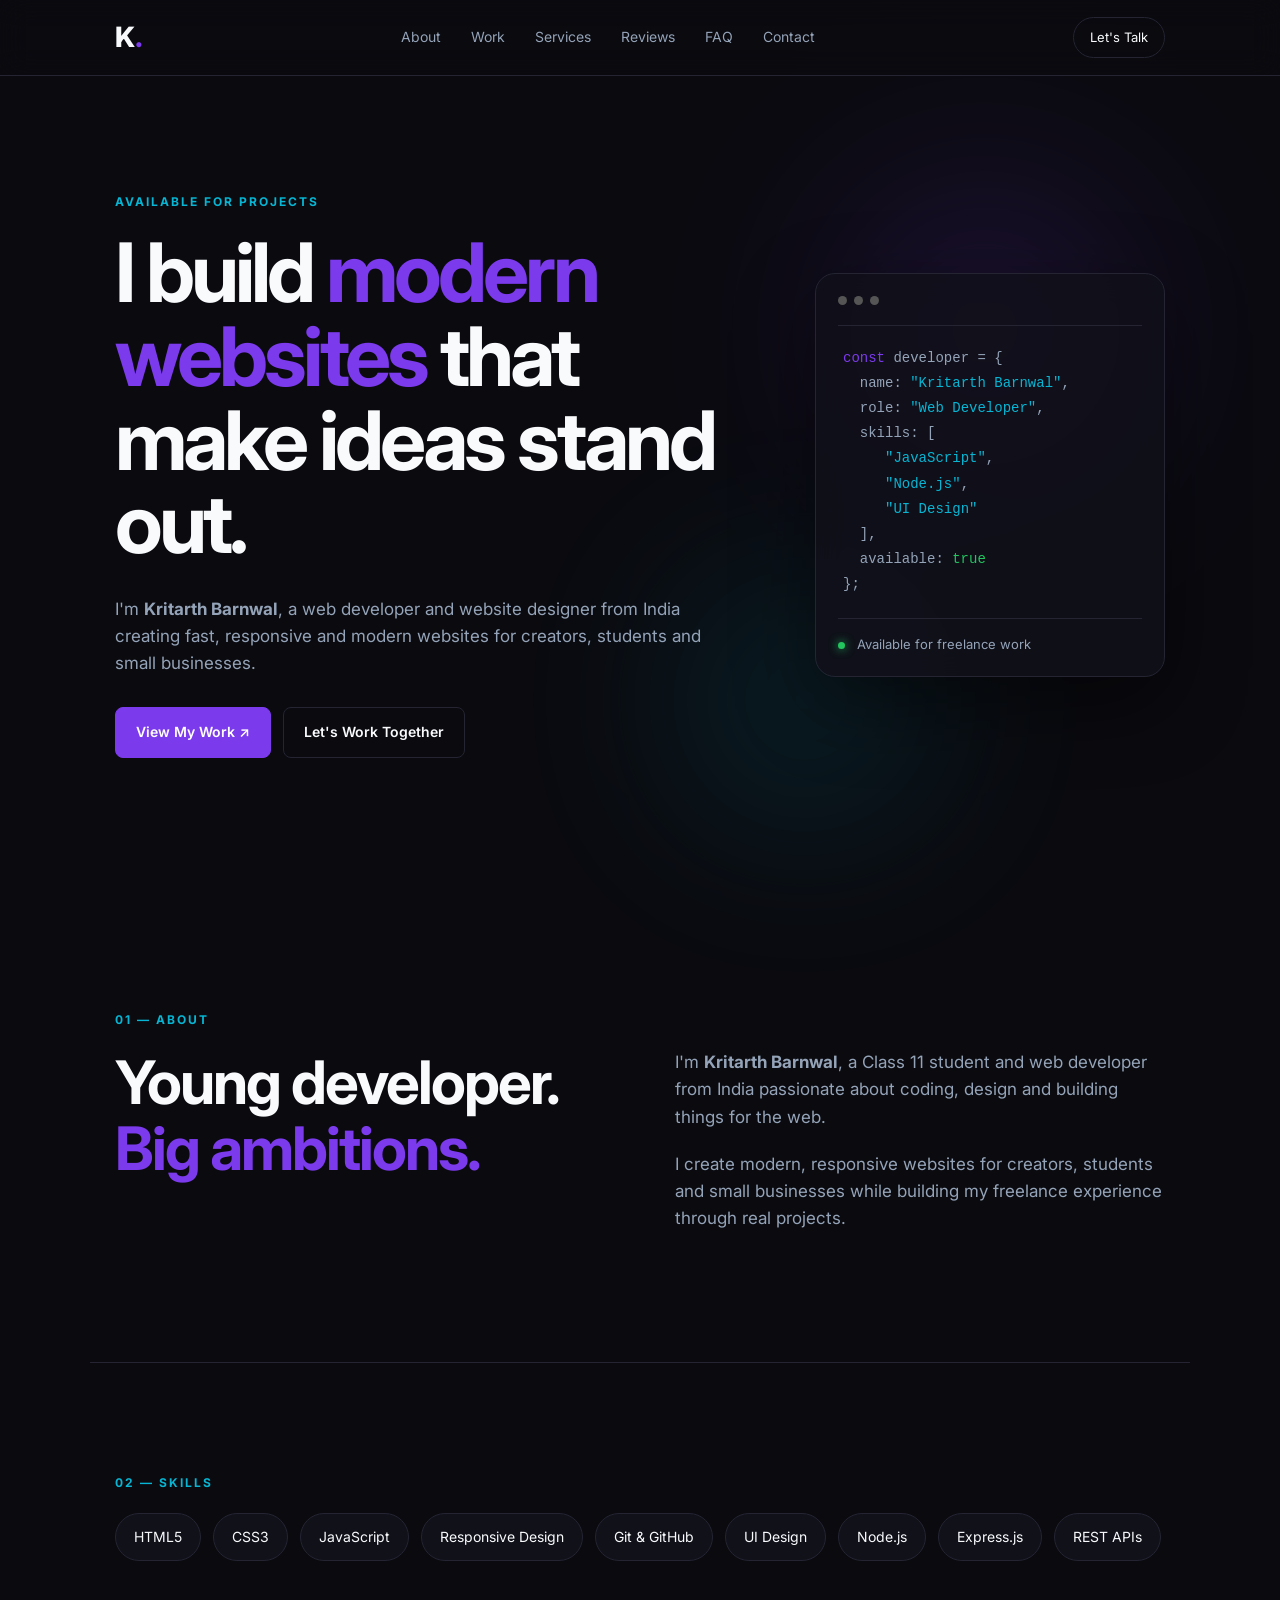
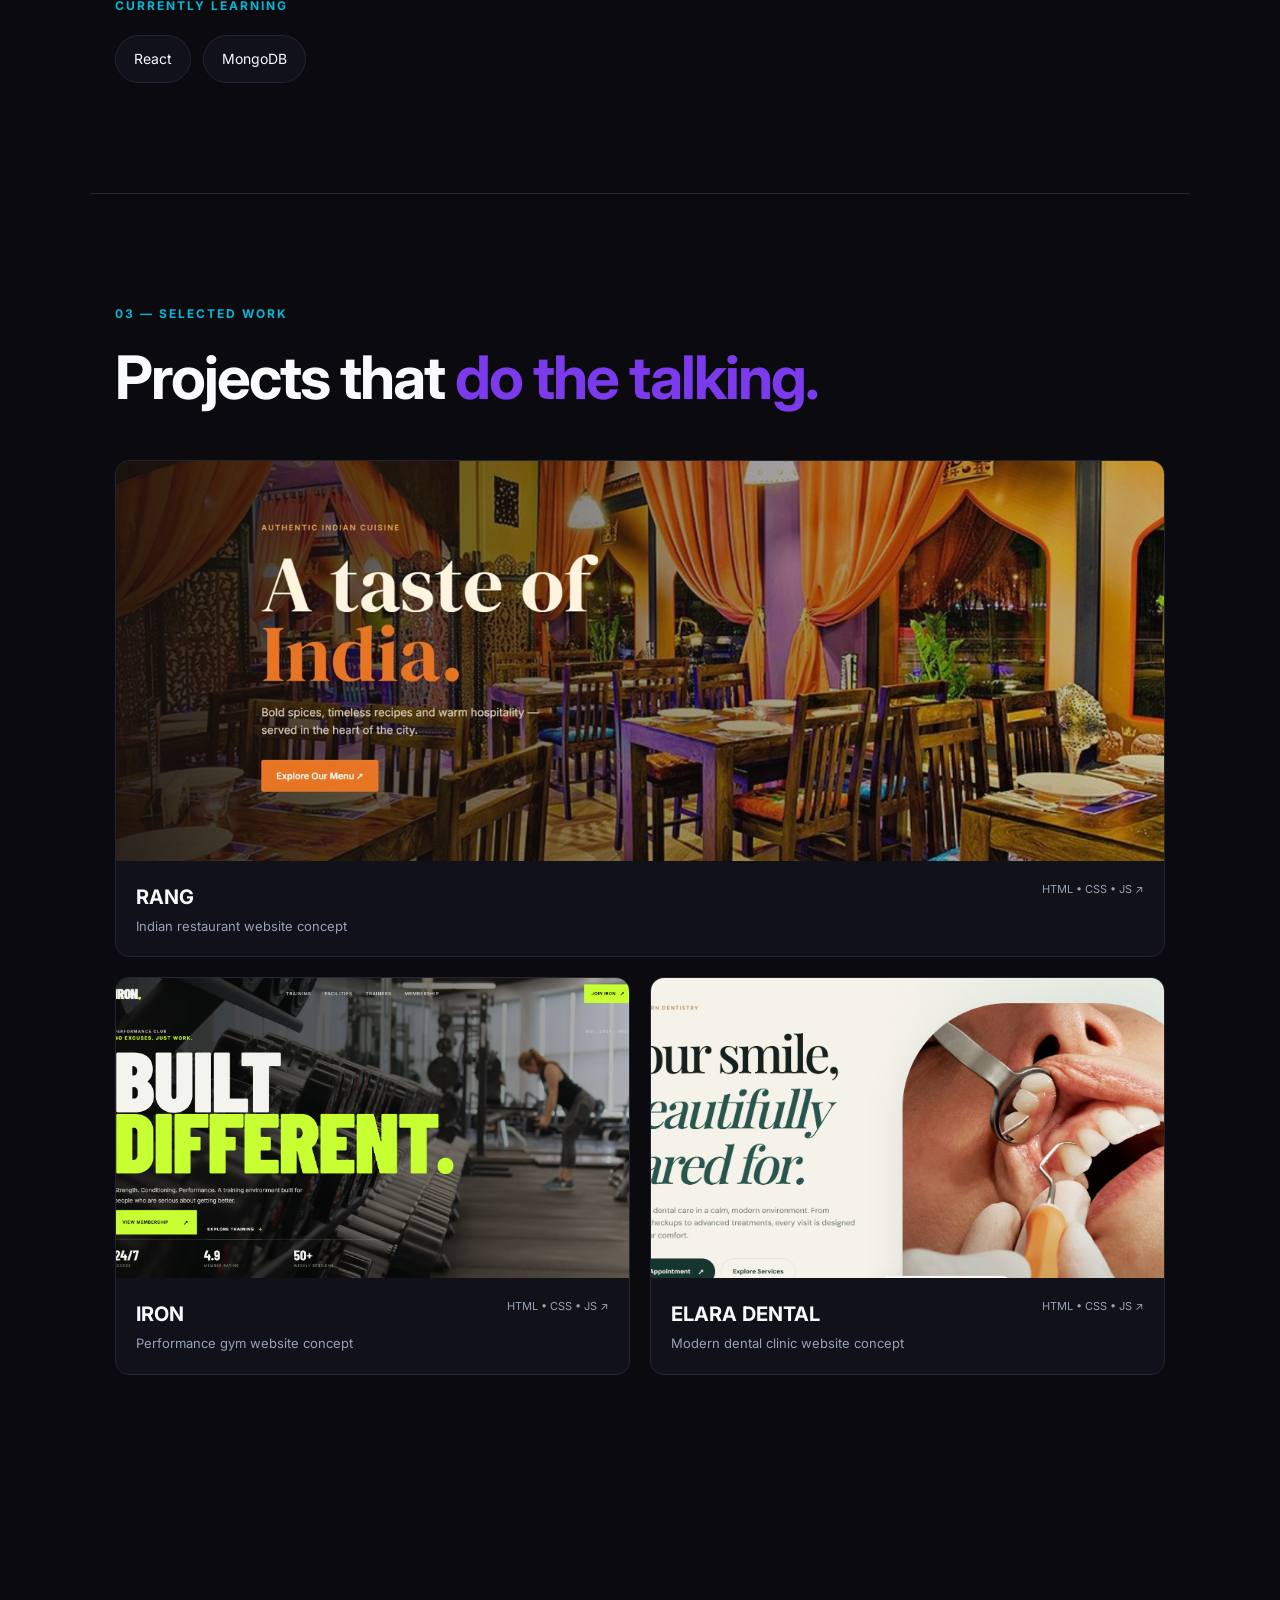
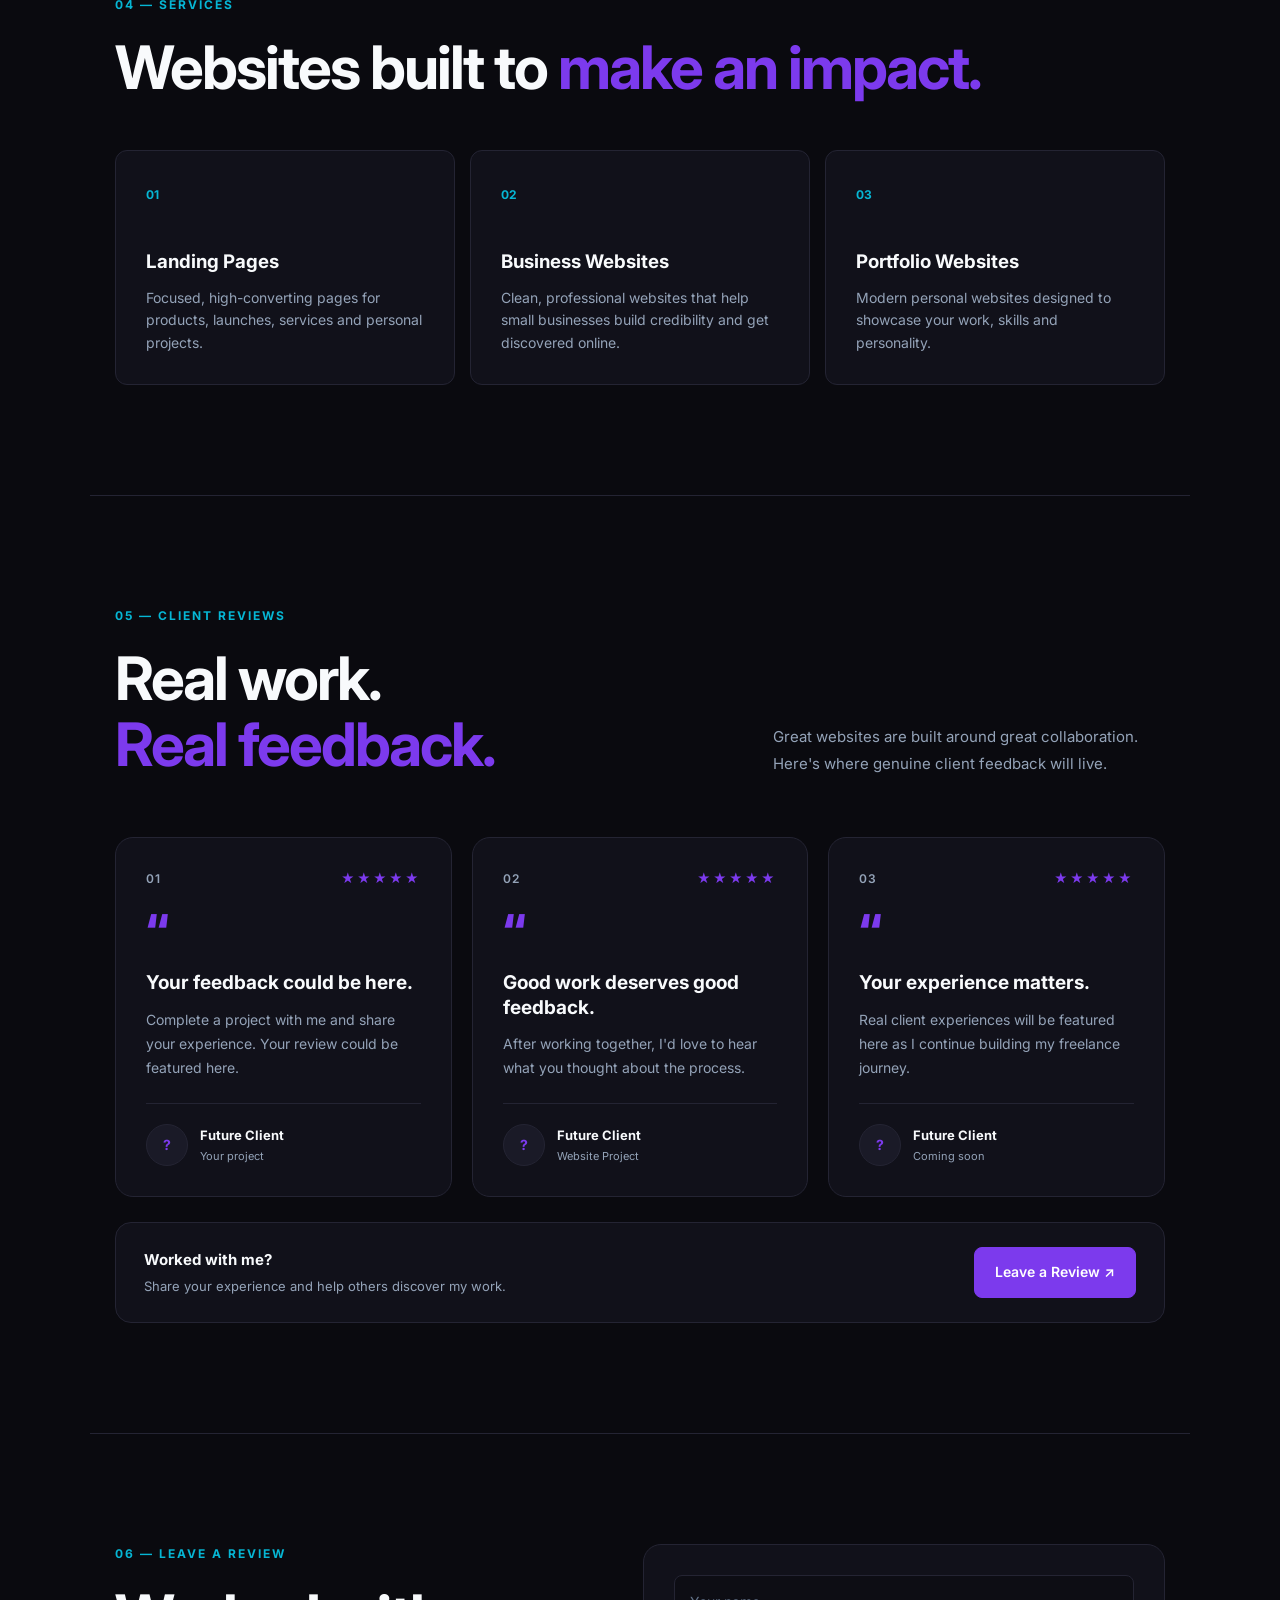
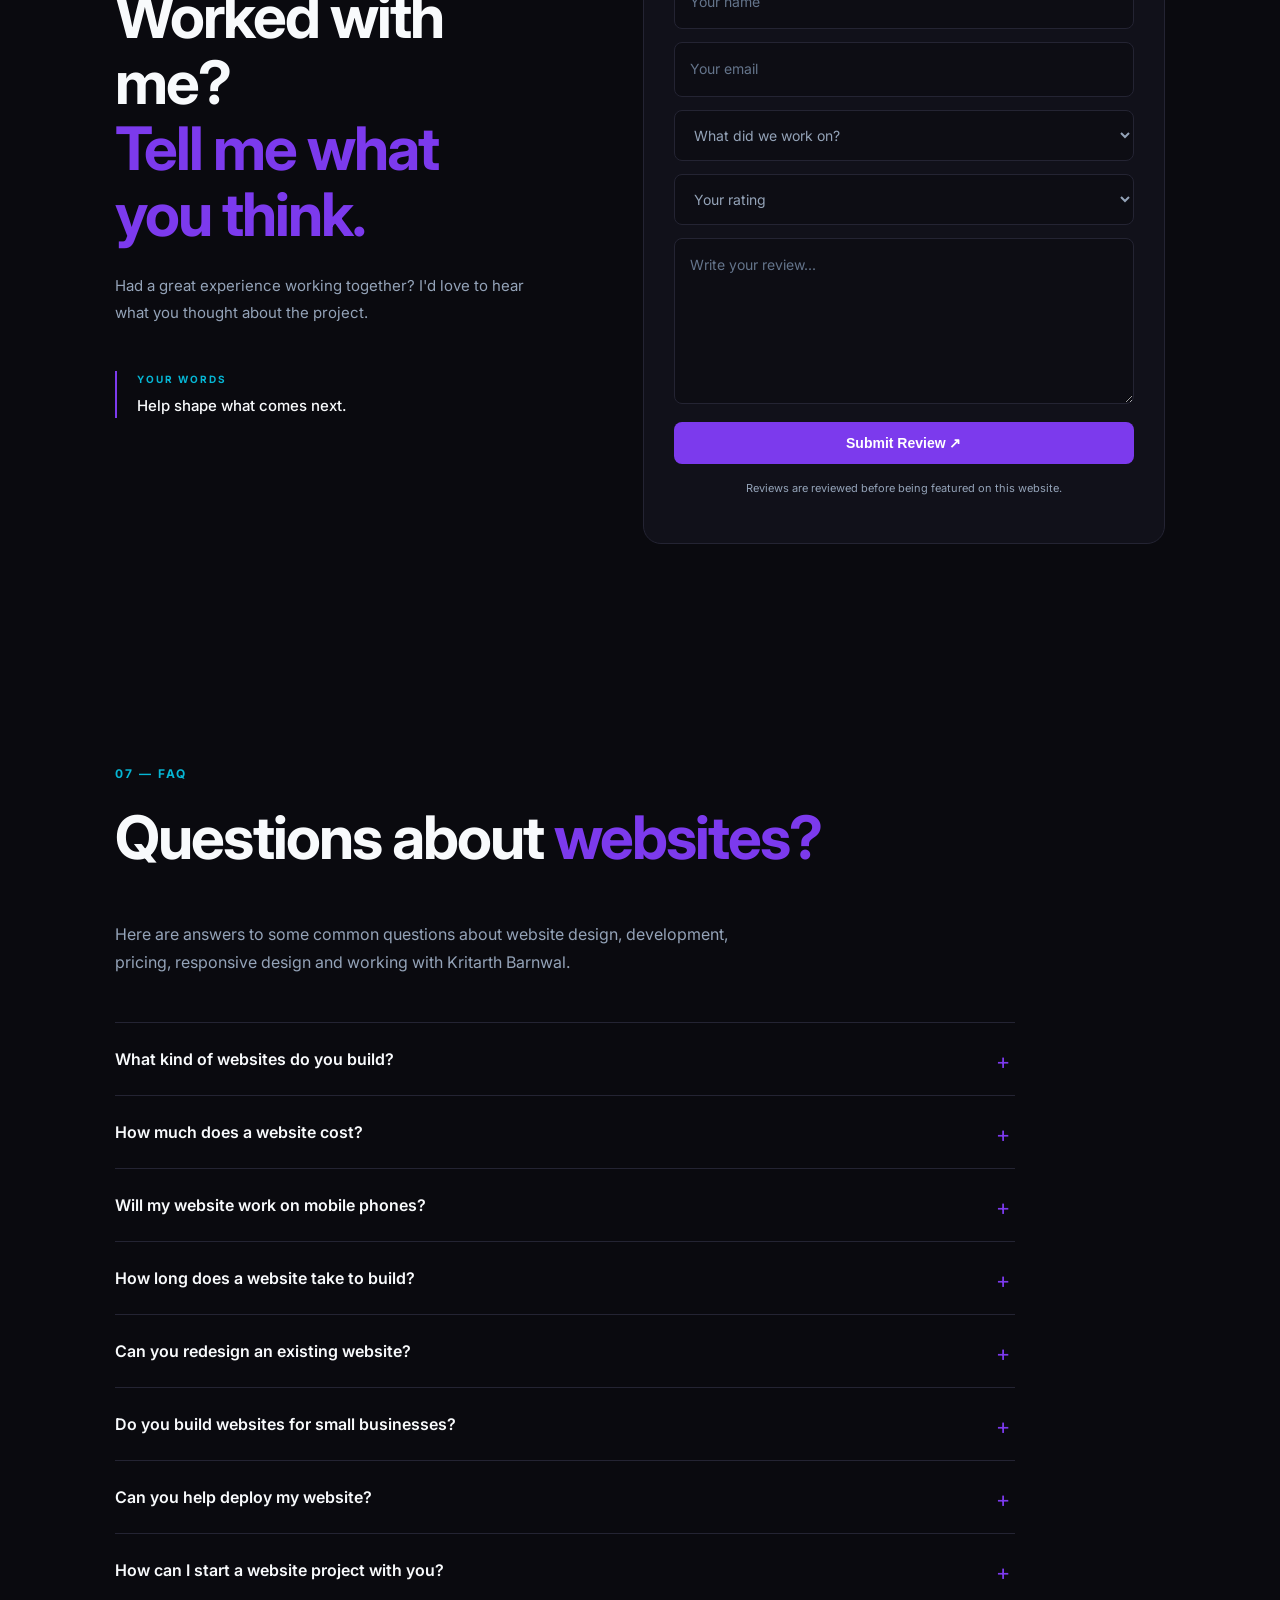
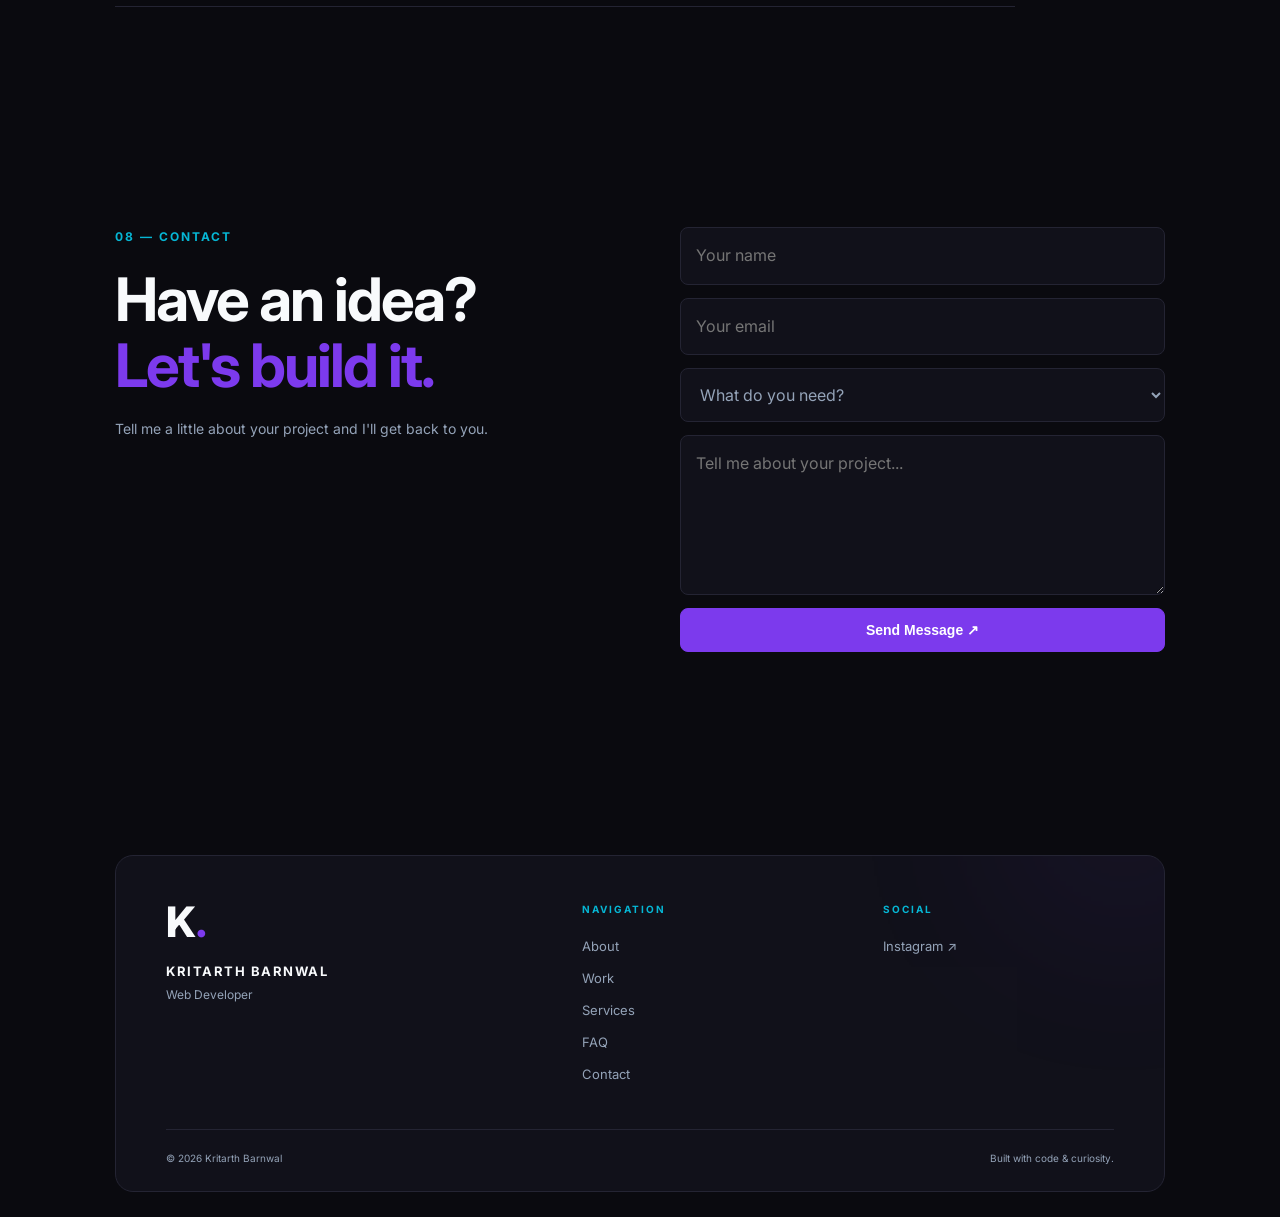
==== commit 85815052: "Update index.html" ====
--- a/index.html
+++ b/index.html
@@ -222,7 +222,7 @@
     }
 
     .faq-item[open] summary::after {
-      content: "âˆ’";
+      content: "&minus;";
       transform: rotate(180deg);
     }
 
@@ -328,7 +328,7 @@
         <div class="buttons">
 
           <a href="#work" class="btn primary">
-            View My Work â†—
+            View My Work &#8599;
           </a>
 
           <a href="#contact" class="btn secondary">
@@ -430,22 +430,23 @@
     <section id="about" class="section">
 
       <p class="label">
-        01 â€” ABOUT
+        01 &mdash; ABOUT
       </p>
 
       <div class="about-grid">
 
         <h2>
-          Web developer.<br>
-          <span>Building with purpose.</span>
+          Young developer.<br>
+          <span>Big ambitions.</span>
         </h2>
 
 
         <div>
 
           <p>
-            I'm <strong>Kritarth Barnwal</strong>, a web developer from India
-            passionate about coding, design and building things for the web.
+            I'm <strong>Kritarth Barnwal</strong>, a Class 11 student and
+            web developer from India passionate about coding, design
+            and building things for the web.
           </p>
 
           <p>
@@ -468,7 +469,7 @@
     <section class="section skills">
 
       <p class="label">
-        02 â€” SKILLS
+        02 &mdash; SKILLS
       </p>
 
       <div class="skill-list">
@@ -506,7 +507,7 @@
     <section id="work" class="section">
 
       <p class="label">
-        03 â€” SELECTED WORK
+        03 &mdash; SELECTED WORK
       </p>
 
       <h2>
@@ -552,7 +553,7 @@
             </div>
 
             <span>
-              HTML â€¢ CSS â€¢ JS â†—
+              HTML &bull; CSS &bull; JS &#8599;
             </span>
 
           </div>
@@ -595,7 +596,7 @@
             </div>
 
             <span>
-              HTML â€¢ CSS â€¢ JS â†—
+              HTML &bull; CSS &bull; JS &#8599;
             </span>
 
           </div>
@@ -638,7 +639,7 @@
             </div>
 
             <span>
-              HTML â€¢ CSS â€¢ JS â†—
+              HTML &bull; CSS &bull; JS &#8599;
             </span>
 
           </div>
@@ -657,7 +658,7 @@
     <section id="services" class="section">
 
       <p class="label">
-        04 â€” SERVICES
+        04 &mdash; SERVICES
       </p>
 
       <h2>
@@ -742,7 +743,7 @@
     >
 
       <p class="label">
-        05 â€” CLIENT REVIEWS
+        05 &mdash; CLIENT REVIEWS
       </p>
 
 
@@ -782,7 +783,7 @@
             </span>
 
             <div class="stars">
-              â˜…â˜…â˜…â˜…â˜…
+              &#9733;&#9733;&#9733;&#9733;&#9733;
             </div>
 
           </div>
@@ -791,7 +792,7 @@
           <div class="review-content">
 
             <div class="review-mark">
-              â€œ
+              “
             </div>
 
             <h3>
@@ -840,7 +841,7 @@
             </span>
 
             <div class="stars">
-              â˜…â˜…â˜…â˜…â˜…
+              &#9733;&#9733;&#9733;&#9733;&#9733;
             </div>
 
           </div>
@@ -849,7 +850,7 @@
           <div class="review-content">
 
             <div class="review-mark">
-              â€œ
+              “
             </div>
 
             <h3>
@@ -898,7 +899,7 @@
             </span>
 
             <div class="stars">
-              â˜…â˜…â˜…â˜…â˜…
+              &#9733;&#9733;&#9733;&#9733;&#9733;
             </div>
 
           </div>
@@ -907,7 +908,7 @@
           <div class="review-content">
 
             <div class="review-mark">
-              â€œ
+              “
             </div>
 
             <h3>
@@ -968,7 +969,7 @@
           href="#leave-review"
           class="btn primary"
         >
-          Leave a Review â†—
+          Leave a Review &#8599;
         </a>
 
       </div>
@@ -993,7 +994,7 @@
         <div class="leave-review-info">
 
           <p class="label">
-            06 â€” LEAVE A REVIEW
+            06 &mdash; LEAVE A REVIEW
           </p>
 
           <h2>
@@ -1030,17 +1031,13 @@
           class="review-form"
           id="review-form"
         >
+          <input type="hidden" name="_subject" value="New Client Review">
+          <input type="hidden" name="_url" value="https://kritarthbarnwal.github.io/">
 
           <input
             type="hidden"
             name="_subject"
             value="New Client Review"
-          >
-
-          <input
-            type="hidden"
-            name="_next"
-            value="https://kritarthbarnwal.github.io/thanks.html"
           >
 
 
@@ -1110,23 +1107,23 @@
             </option>
 
             <option>
-              â˜…â˜…â˜…â˜…â˜… â€” 5 stars
+              &#9733;&#9733;&#9733;&#9733;&#9733; &mdash; 5 stars
             </option>
 
             <option>
-              â˜…â˜…â˜…â˜…â˜† â€” 4 stars
+              &#9733;&#9733;&#9733;&#9733;&#9734; &mdash; 4 stars
             </option>
 
             <option>
-              â˜…â˜…â˜…â˜†â˜† â€” 3 stars
+              &#9733;&#9733;&#9733;&#9734;&#9734; &mdash; 3 stars
             </option>
 
             <option>
-              â˜…â˜…â˜†â˜†â˜† â€” 2 stars
+              &#9733;&#9733;&#9734;&#9734;&#9734; &mdash; 2 stars
             </option>
 
             <option>
-              â˜…â˜†â˜†â˜†â˜† â€” 1 star
+              &#9733;&#9734;&#9734;&#9734;&#9734; &mdash; 1 star
             </option>
 
           </select>
@@ -1144,7 +1141,7 @@
             type="submit"
             class="btn primary"
           >
-            Submit Review â†—
+            Submit Review &#8599;
           </button>
 
 
@@ -1175,7 +1172,7 @@
     >
 
       <p class="label">
-        07 â€” FAQ
+        07 &mdash; FAQ
       </p>
 
 
@@ -1265,7 +1262,7 @@
 
           <div class="faq-answer">
 
-            A typical small website can take around 5â€“10 days depending on
+            A typical small website can take around 5&ndash;10 days depending on
             the number of pages, content, design requirements and features.
             Larger or more detailed projects may take longer.
 
@@ -1368,7 +1365,7 @@
       <div>
 
         <p class="label">
-          08 â€” CONTACT
+          08 &mdash; CONTACT
         </p>
 
         <h2>
@@ -1390,12 +1387,8 @@
         method="POST"
         id="contact-form"
       >
-
-        <input
-          type="hidden"
-          name="_subject"
-          value="New Portfolio Contact Message"
-        >
+        <input type="hidden" name="_subject" value="New Portfolio Contact Message">
+        <input type="hidden" name="_url" value="https://kritarthbarnwal.github.io/">
 
         <input
           type="text"
@@ -1461,7 +1454,7 @@
           type="submit"
           class="btn primary"
         >
-          Send Message â†—
+          Send Message &#8599;
         </button>
 
 
@@ -1472,32 +1465,6 @@
     </section>
 
   </main>
-
-
-  <!-- =========================
-       FORM SUCCESS TOAST
-  ========================== -->
-
-  <div
-    id="form-toast"
-    class="form-toast"
-    role="status"
-    aria-live="polite"
-    aria-atomic="true"
-  >
-    <span class="form-toast-icon">âœ“</span>
-    <span class="form-toast-content">
-      <strong id="form-toast-title">Message received.</strong>
-      <span id="form-toast-message">Thanks â€” I'll get back to you soon.</span>
-    </span>
-    <button
-      type="button"
-      class="form-toast-close"
-      aria-label="Close notification"
-    >
-      Ã—
-    </button>
-  </div>
 
 
   <!-- =========================
@@ -1574,7 +1541,7 @@
             target="_blank"
             rel="noopener noreferrer"
           >
-            Instagram â†—
+            Instagram &#8599;
           </a>
 
         </div>
@@ -1587,7 +1554,7 @@
       <div class="footer-bottom">
 
         <p>
-          Â© 2026 Kritarth Barnwal
+          © 2026 Kritarth Barnwal
         </p>
 
         <p>
@@ -1605,214 +1572,139 @@
        JAVASCRIPT
   ========================== -->
 
-  <style>
-    /* Form success toast */
-    .form-toast {
-      position: fixed;
-      right: 24px;
-      bottom: 24px;
-      z-index: 9999;
-      display: flex;
-      align-items: center;
-      gap: 12px;
-      width: min(390px, calc(100vw - 32px));
-      padding: 14px 16px;
-      border: 1px solid rgba(255, 255, 255, 0.12);
-      border-radius: 14px;
-      background: rgba(15, 15, 20, 0.94);
-      color: #fff;
-      box-shadow: 0 18px 50px rgba(0, 0, 0, 0.35);
-      backdrop-filter: blur(14px);
-      -webkit-backdrop-filter: blur(14px);
-      opacity: 0;
-      visibility: hidden;
-      transform: translateY(18px);
-      pointer-events: none;
-      transition:
-        opacity 0.25s ease,
-        transform 0.25s ease,
-        visibility 0.25s ease;
+  <script src="script.js"></script>
+
+
+  <div
+    id="form-toast"
+    role="status"
+    aria-live="polite"
+    aria-atomic="true"
+    style="position:fixed;right:20px;bottom:20px;z-index:9999;max-width:360px;padding:16px 18px;border:1px solid rgba(255,255,255,.14);border-radius:14px;background:#111;color:#fff;box-shadow:0 18px 50px rgba(0,0,0,.28);display:none;align-items:flex-start;gap:12px;"
+  >
+    <span id="form-toast-icon" style="font-weight:800;font-size:18px;line-height:1;">&#10003;</span>
+    <span style="display:flex;flex-direction:column;gap:4px;">
+      <strong id="form-toast-title">Message received.</strong>
+      <span id="form-toast-message">Thanks &mdash; I'll get back to you soon.</span>
+    </span>
+    <button
+      type="button"
+      id="form-toast-close"
+      aria-label="Close notification"
+      style="margin-left:auto;border:0;background:transparent;color:inherit;font-size:22px;line-height:1;cursor:pointer;"
+    >&times;</button>
+  </div>
+
+
+  <script>
+  (() => {
+    const toast = document.getElementById("form-toast");
+    const toastTitle = document.getElementById("form-toast-title");
+    const toastMessage = document.getElementById("form-toast-message");
+    const toastIcon = document.getElementById("form-toast-icon");
+    const toastClose = document.getElementById("form-toast-close");
+
+    let toastTimer;
+
+    function showToast(title, message, isError = false) {
+      if (!toast) return;
+
+      clearTimeout(toastTimer);
+      toastTitle.textContent = title;
+      toastMessage.textContent = message;
+      toastIcon.textContent = isError ? "!" : "&#10003;";
+      toast.style.borderColor = isError
+        ? "rgba(255,90,90,.45)"
+        : "rgba(120,220,160,.35)";
+      toast.style.display = "flex";
+
+      toastTimer = setTimeout(() => {
+        toast.style.display = "none";
+      }, 5000);
     }
 
-    .form-toast.is-visible {
-      opacity: 1;
-      visibility: visible;
-      transform: translateY(0);
-      pointer-events: auto;
-    }
-
-    .form-toast-icon {
-      display: grid;
-      place-items: center;
-      flex: 0 0 30px;
-      width: 30px;
-      height: 30px;
-      border-radius: 50%;
-      background: #fff;
-      color: #0f0f14;
-      font-weight: 800;
-    }
-
-    .form-toast-content {
-      display: grid;
-      gap: 2px;
-      min-width: 0;
-      line-height: 1.35;
-    }
-
-    .form-toast-content strong {
-      font-size: 0.92rem;
-    }
-
-    .form-toast-content span {
-      font-size: 0.82rem;
-      opacity: 0.72;
-    }
-
-    .form-toast-close {
-      margin-left: auto;
-      padding: 2px 4px;
-      border: 0;
-      background: transparent;
-      color: #fff;
-      font-size: 1.25rem;
-      line-height: 1;
-      cursor: pointer;
-      opacity: 0.65;
-    }
-
-    .form-toast-close:hover {
-      opacity: 1;
-    }
-
-    form.is-submitting button[type="submit"] {
-      opacity: 0.7;
-      pointer-events: none;
-    }
-
-    @media (max-width: 600px) {
-      .form-toast {
-        right: 16px;
-        bottom: 16px;
-        width: calc(100vw - 32px);
+    toastClose?.addEventListener("click", () => {
+      clearTimeout(toastTimer);
+      toast.style.display = "none";
+    });
+
+    async function submitToFormSubmit(form, successTitle, successMessage) {
+      const button = form.querySelector('button[type="submit"]');
+      const originalText = button?.innerHTML || "";
+
+      if (button) {
+        button.disabled = true;
+        button.textContent = "Sending…";
+      }
+
+      try {
+        const formData = new FormData(form);
+        const data = Object.fromEntries(formData.entries());
+
+        const response = await fetch(
+          "https://formsubmit.co/ajax/kritarthbarnwal26@gmail.com",
+          {
+            method: "POST",
+            headers: {
+              "Content-Type": "application/json",
+              "Accept": "application/json"
+            },
+            body: JSON.stringify(data)
+          }
+        );
+
+        const text = await response.text();
+        let result = null;
+
+        try {
+          result = text ? JSON.parse(text) : null;
+        } catch {
+          // Keep the raw response for the status check below.
+        }
+
+        if (!response.ok || (result && result.success === false)) {
+          console.error("FormSubmit response:", response.status, text);
+          throw new Error("FormSubmit rejected the request.");
+        }
+
+        form.reset();
+        showToast(successTitle, successMessage);
+      } catch (error) {
+        console.error("FormSubmit error:", error);
+        showToast(
+          "Couldn't send the form.",
+          "Please try again in a moment.",
+          true
+        );
+      } finally {
+        if (button) {
+          button.disabled = false;
+          button.innerHTML = originalText;
+        }
       }
     }
-  </style>
-
-
-  <script src="script.js"></script>
-
-  <script>
-    (() => {
-      const toast = document.getElementById("form-toast");
-      const toastTitle = document.getElementById("form-toast-title");
-      const toastMessage = document.getElementById("form-toast-message");
-      const toastClose = toast?.querySelector(".form-toast-close");
-
-      let toastTimer;
-
-      function showFormToast(title, message, isError = false) {
-        if (!toast) return;
-
-        clearTimeout(toastTimer);
-
-        toastTitle.textContent = title;
-        toastMessage.textContent = message;
-
-        const icon = toast.querySelector(".form-toast-icon");
-        if (icon) icon.textContent = isError ? "!" : "âœ“";
-
-        toast.classList.toggle("is-error", isError);
-        toast.classList.add("is-visible");
-
-        toastTimer = setTimeout(() => {
-          toast.classList.remove("is-visible");
-        }, 5000);
-      }
-
-      toastClose?.addEventListener("click", () => {
-        clearTimeout(toastTimer);
-        toast.classList.remove("is-visible");
-      });
-
-      function setupAjaxForm(formId, successTitle, successMessage) {
-        const form = document.getElementById(formId);
-        if (!form) return;
-
-        form.addEventListener("submit", async (event) => {
-          event.preventDefault();
-
-          const submitButton = form.querySelector('button[type="submit"]');
-          const originalButtonText = submitButton?.innerHTML || "";
-
-          form.classList.add("is-submitting");
-
-          if (submitButton) {
-            submitButton.textContent = "Sendingâ€¦";
-          }
-
-          try {
-            const formData = new FormData(form);
-
-            const response = await fetch(
-              "https://formsubmit.co/ajax/kritarthbarnwal26@gmail.com",
-              {
-                method: "POST",
-                headers: {
-                  Accept: "application/json"
-                },
-                body: formData
-              }
-            );
-
-            let result = null;
-
-            try {
-              result = await response.json();
-            } catch {
-              // FormSubmit should return JSON, but keep the response check as fallback.
-            }
-
-            if (!response.ok || (result && result.success === false)) {
-              throw new Error("Form submission failed.");
-            }
-
-            form.reset();
-
-            showFormToast(
-              successTitle,
-              successMessage
-            );
-          } catch (error) {
-            console.error("Form submission error:", error);
-
-            showFormToast(
-              "Couldn't send the form.",
-              "Please try again in a moment.",
-              true
-            );
-          } finally {
-            form.classList.remove("is-submitting");
-
-            if (submitButton) {
-              submitButton.innerHTML = originalButtonText;
-            }
-          }
-        });
-      }
-
-      setupAjaxForm(
-        "contact-form",
+
+    const contactForm = document.getElementById("contact-form");
+    const reviewForm = document.getElementById("review-form");
+
+    contactForm?.addEventListener("submit", (event) => {
+      event.preventDefault();
+      submitToFormSubmit(
+        contactForm,
         "Message received.",
-        "Thanks â€” I'll get back to you soon."
+        "Thanks &mdash; I'll get back to you soon."
       );
-
-      setupAjaxForm(
-        "review-form",
+    });
+
+    reviewForm?.addEventListener("submit", (event) => {
+      event.preventDefault();
+      submitToFormSubmit(
+        reviewForm,
         "Review received.",
         "Thanks for sharing your feedback."
       );
-    })();
+    });
+  })();
   </script>
 
 </body>
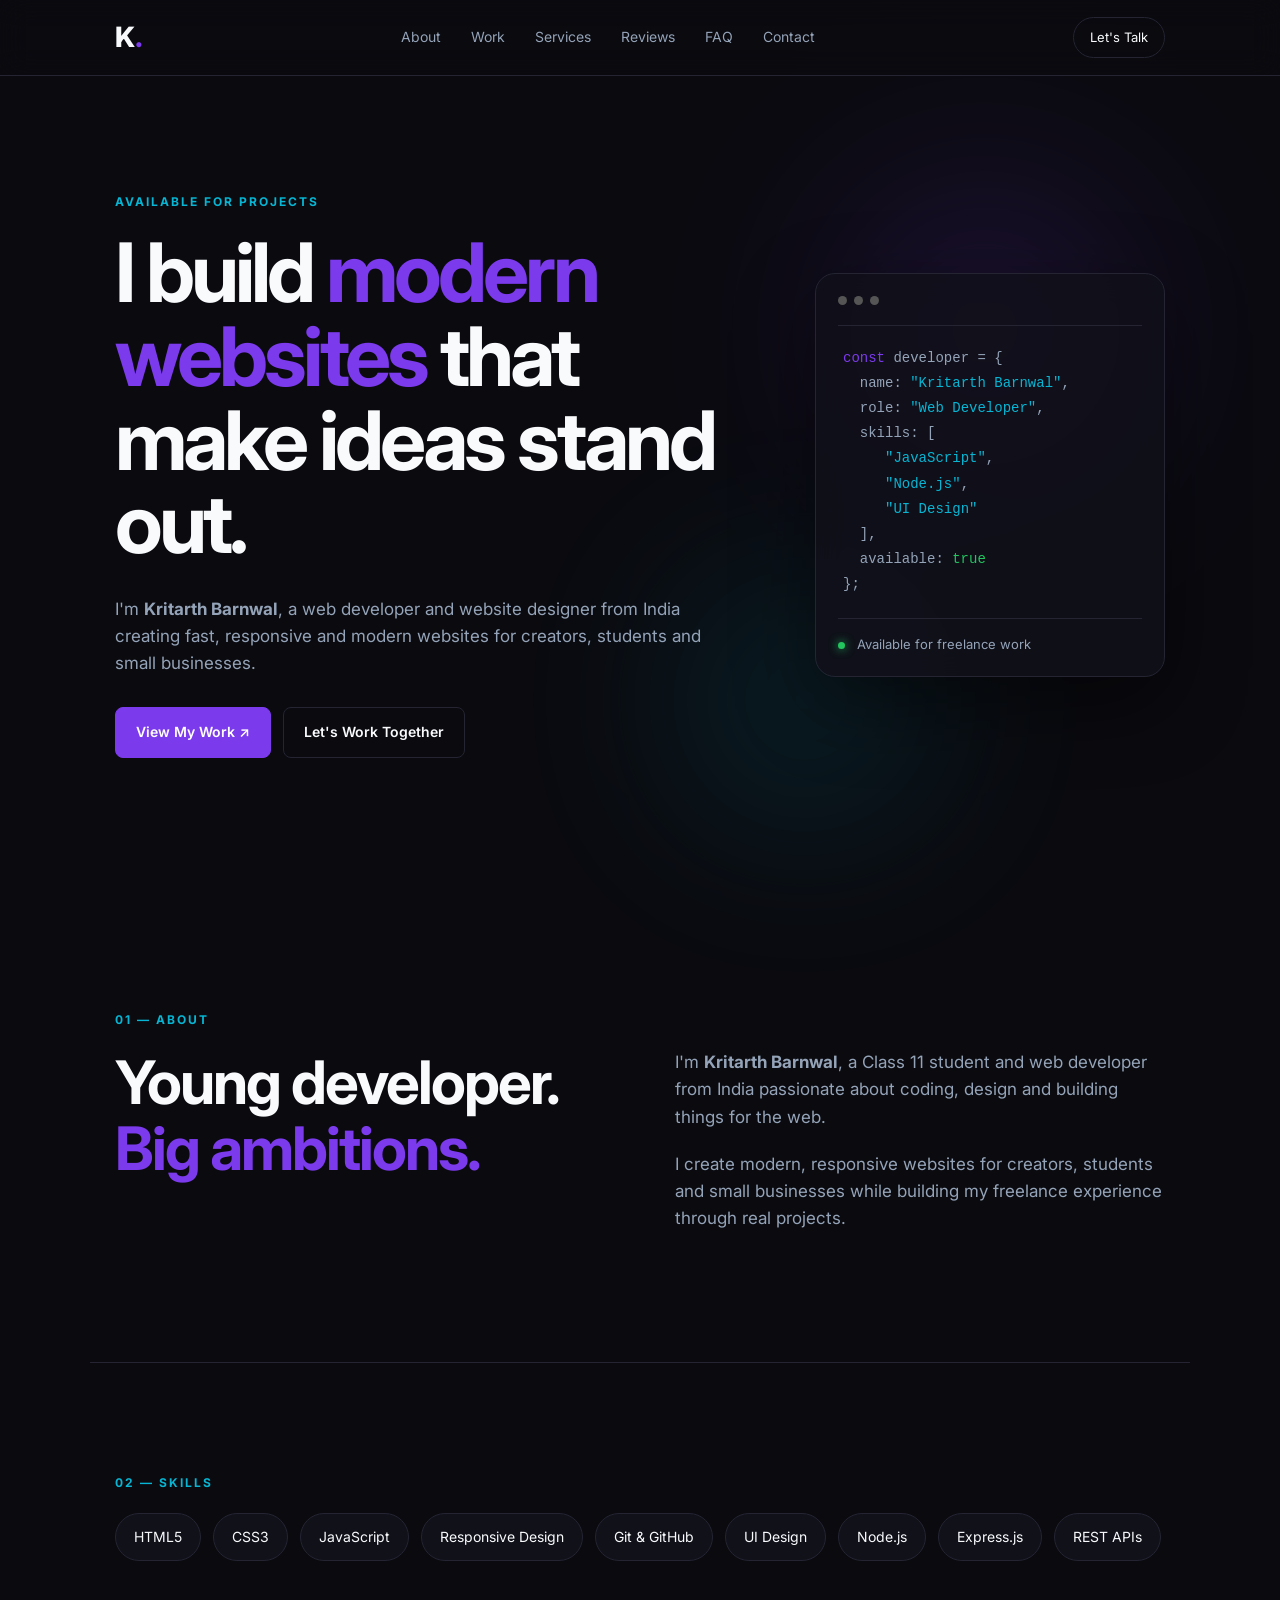
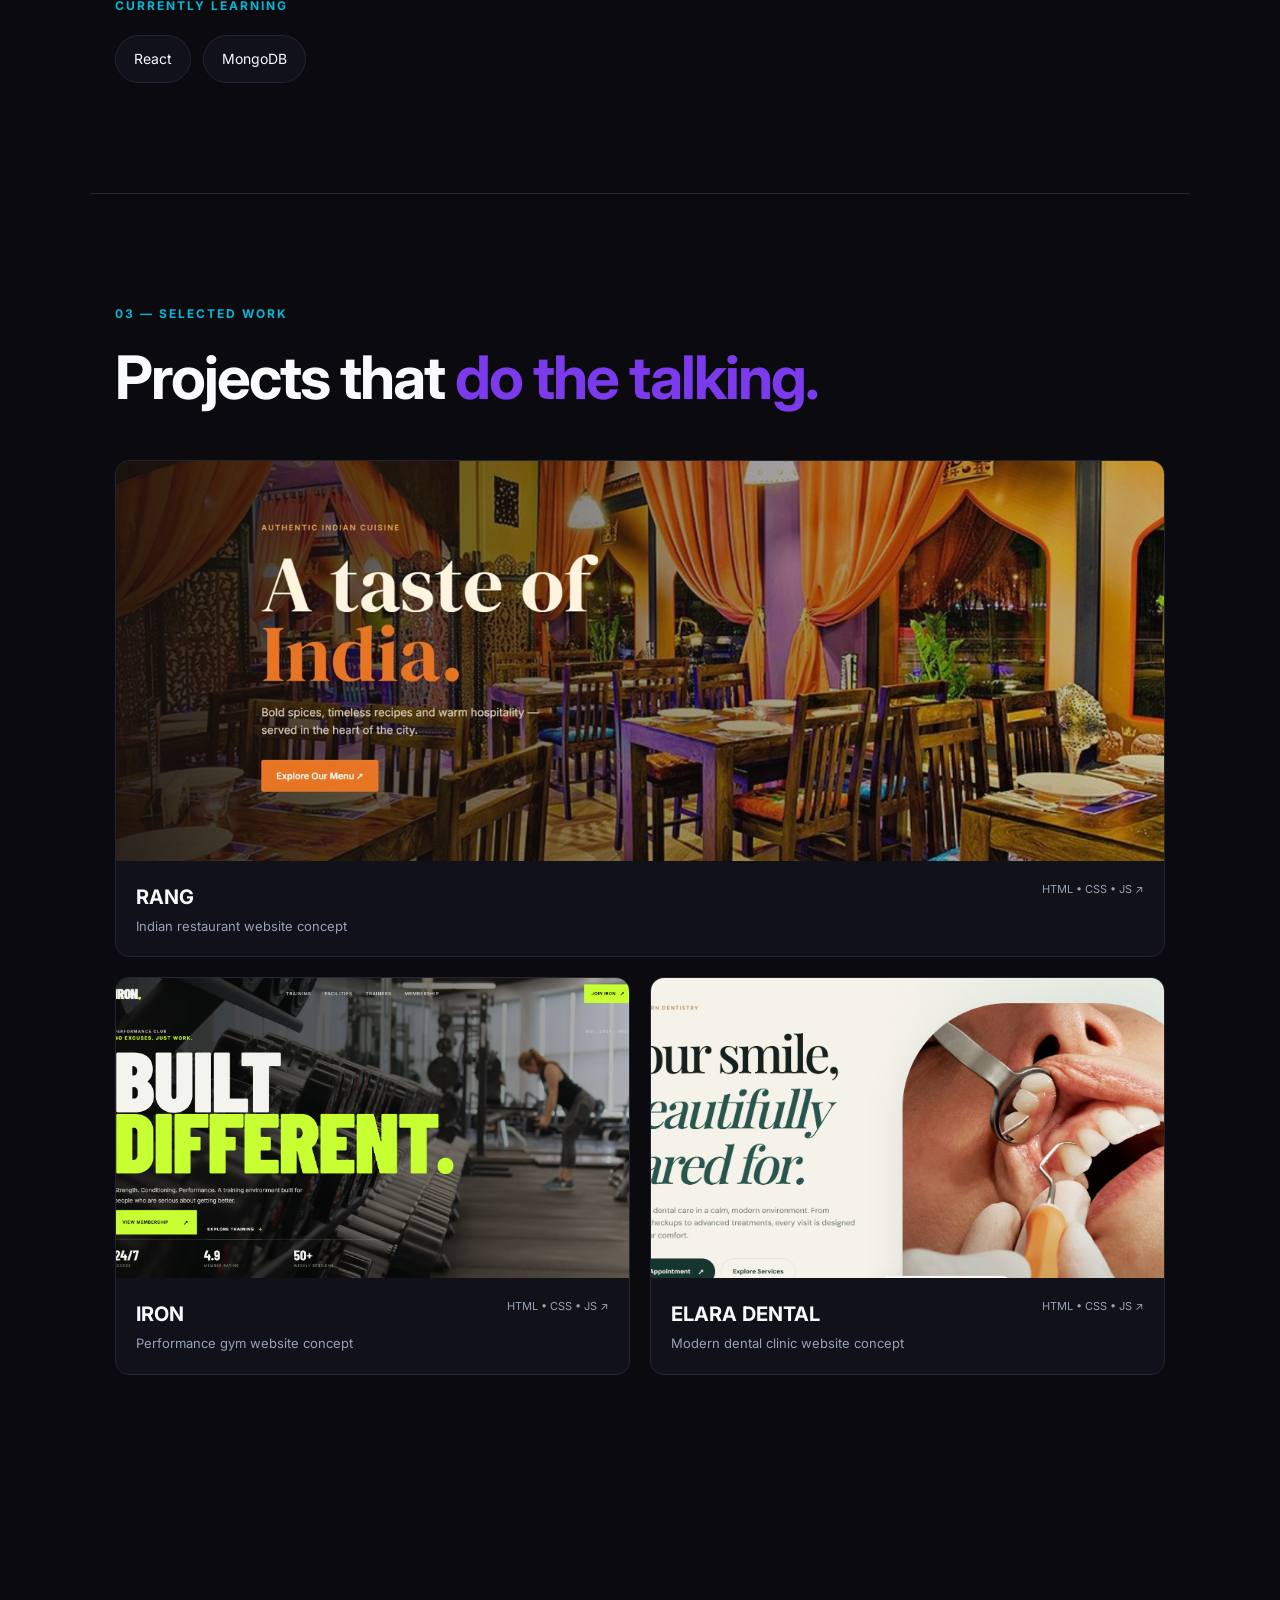
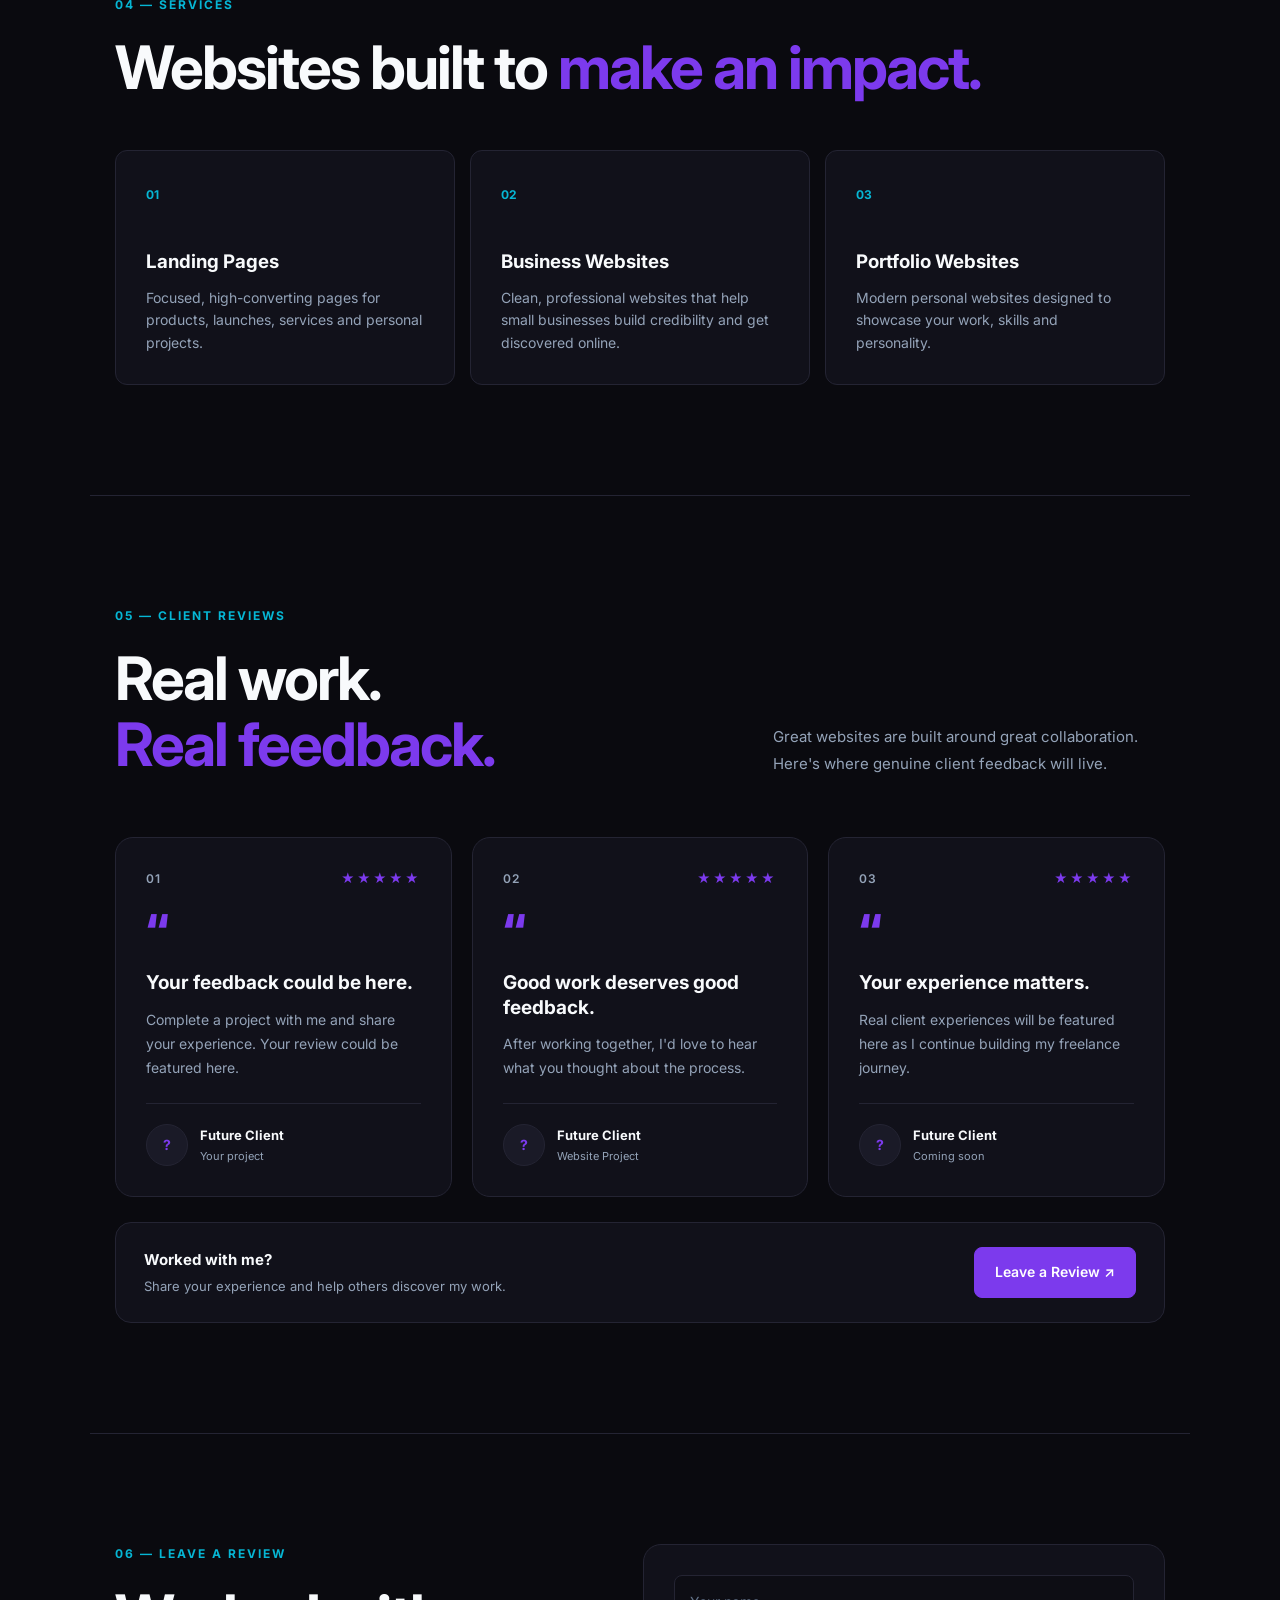
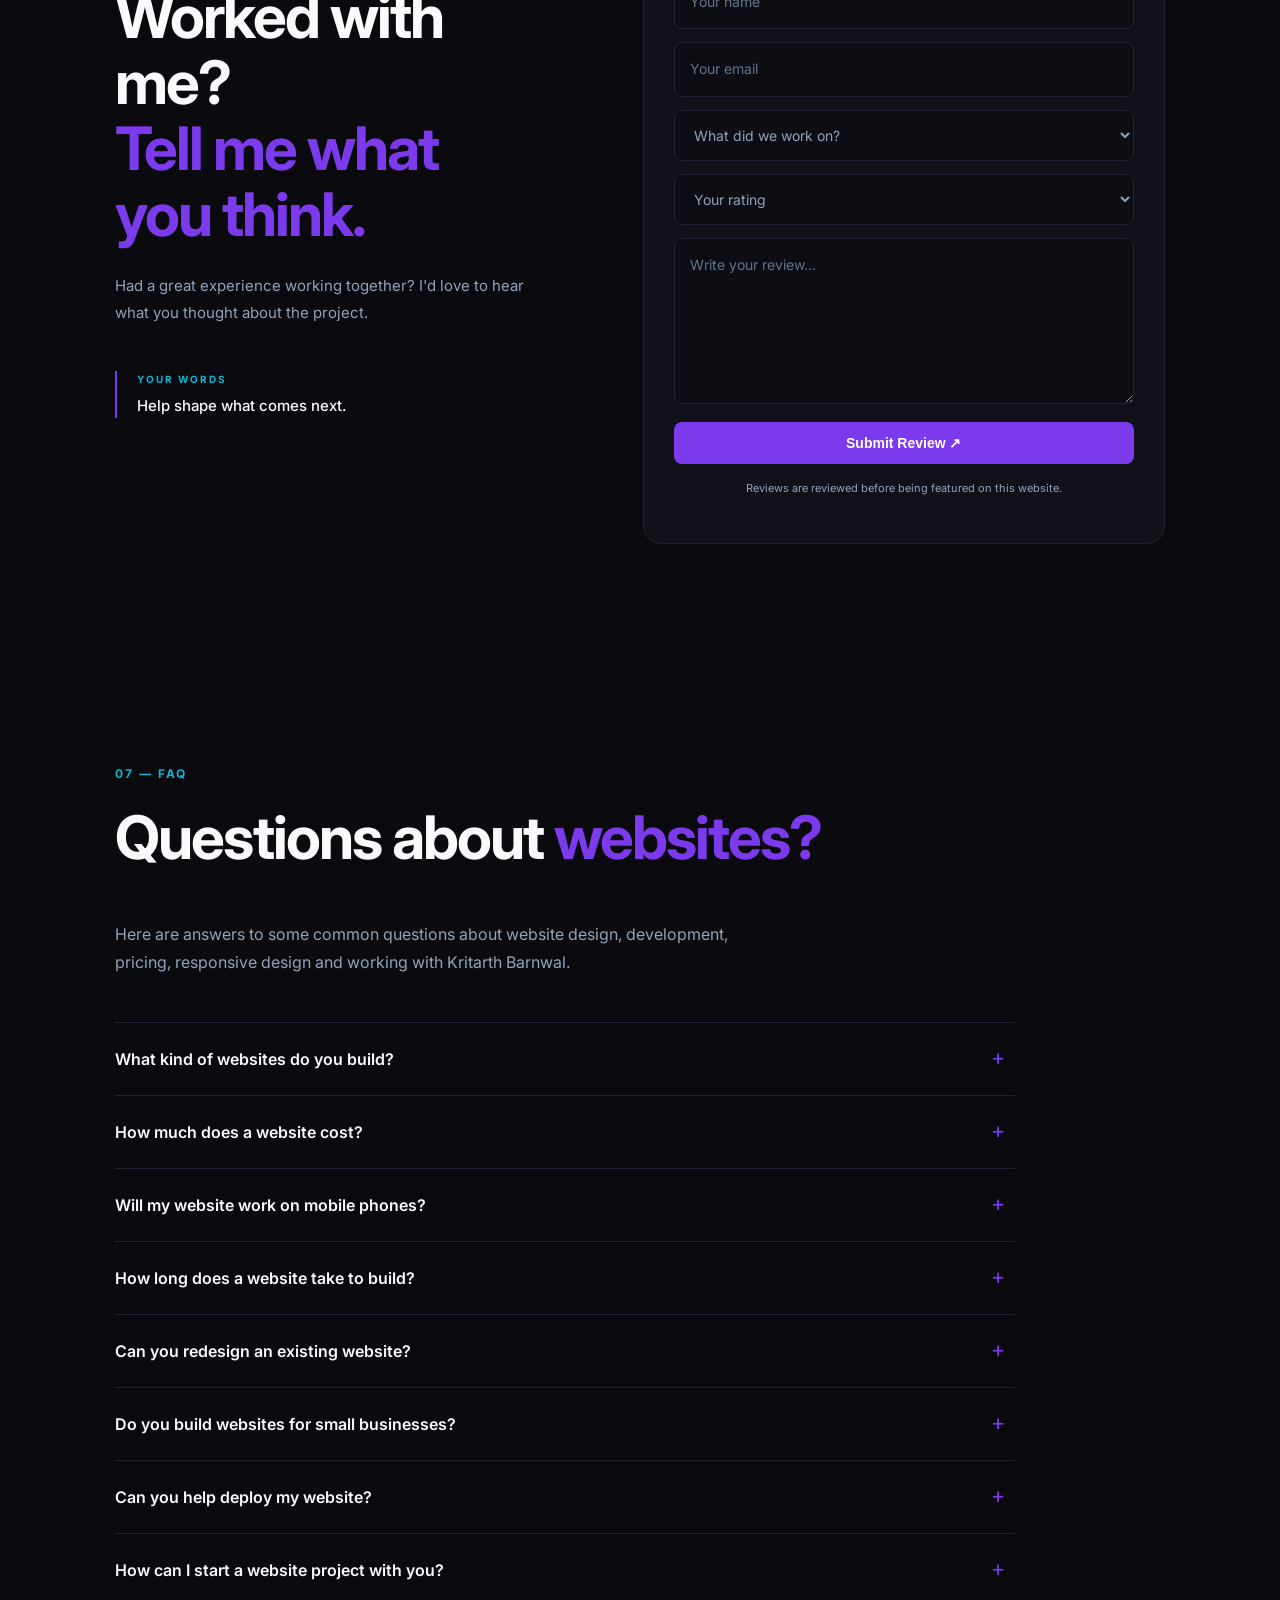
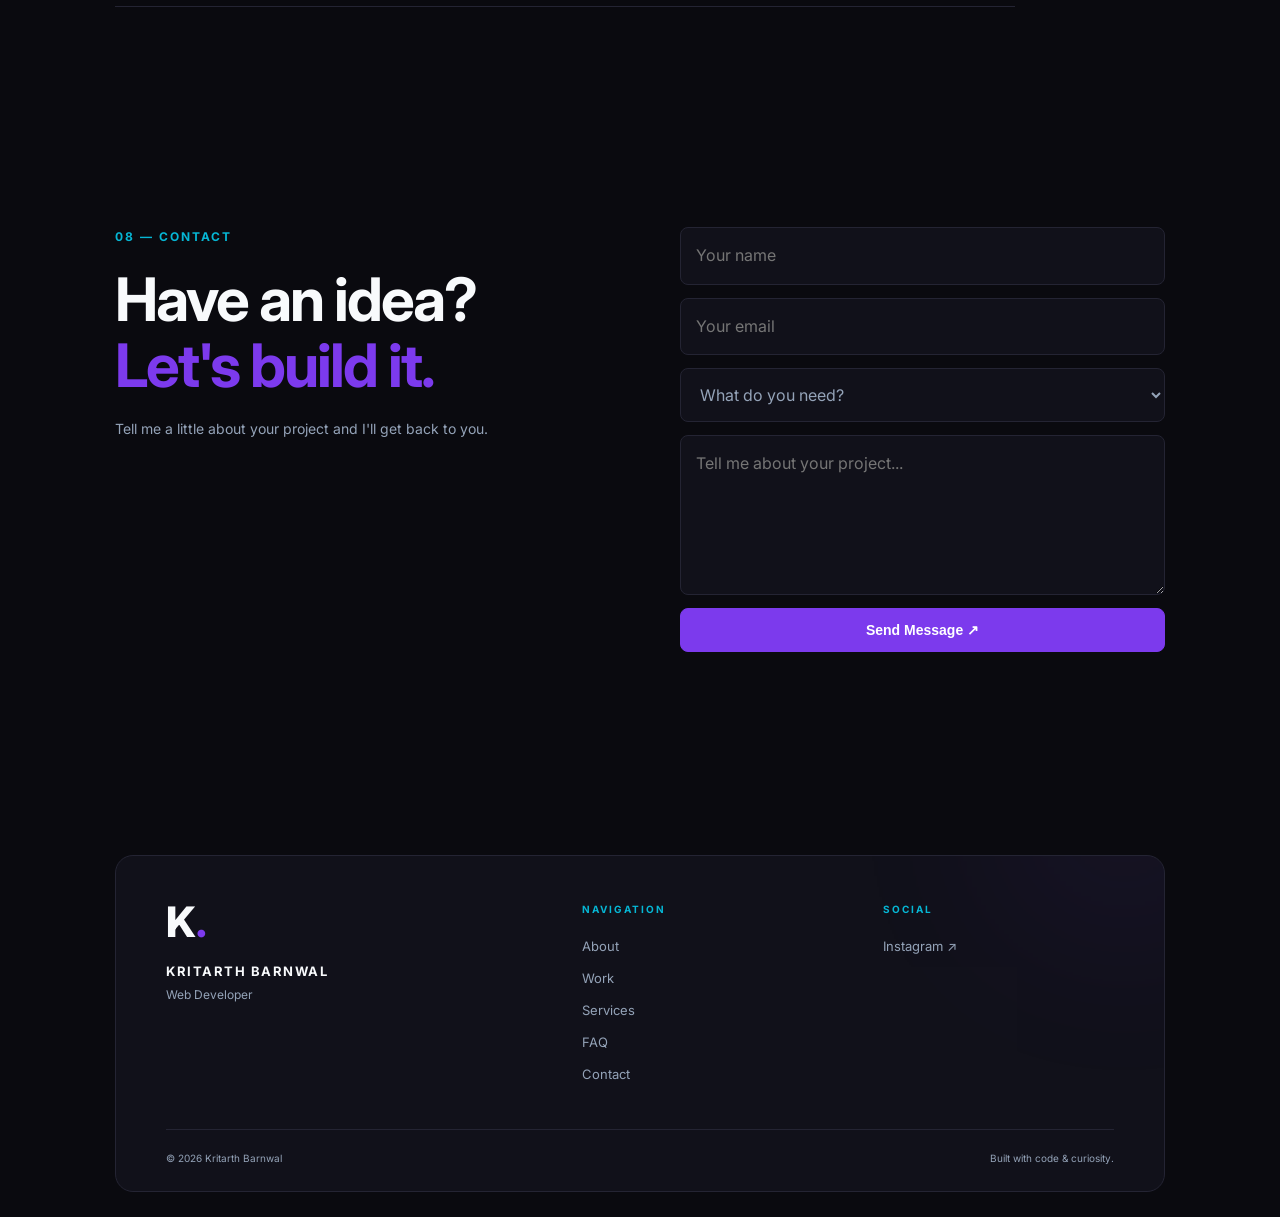
==== commit 7c21c411: "Update index.html" ====
--- a/index.html
+++ b/index.html
@@ -215,6 +215,11 @@
       position: absolute;
       right: 5px;
       top: 22px;
+      display: inline-flex;
+      align-items: center;
+      justify-content: center;
+      width: 24px;
+      height: 24px;
       color: var(--purple);
       font-size: 22px;
       font-weight: 400;
@@ -222,8 +227,8 @@
     }
 
     .faq-item[open] summary::after {
-      content: "&minus;";
-      transform: rotate(180deg);
+      content: "−";
+      transform: none;
     }
 
     .faq-answer {
@@ -1026,20 +1031,13 @@
         <!-- RIGHT / REVIEW FORM -->
 
         <form
-          action="https://formsubmit.co/kritarthbarnwal26@gmail.com"
+          action="https://formsubmit.co/kritarthbarnwal@yahoo.com"
           method="POST"
           class="review-form"
           id="review-form"
         >
           <input type="hidden" name="_subject" value="New Client Review">
           <input type="hidden" name="_url" value="https://kritarthbarnwal.github.io/">
-
-          <input
-            type="hidden"
-            name="_subject"
-            value="New Client Review"
-          >
-
 
           <input
             type="text"
@@ -1383,7 +1381,7 @@
       <!-- CONTACT FORM -->
 
       <form
-        action="https://formsubmit.co/kritarthbarnwal26@gmail.com"
+        action="https://formsubmit.co/kritarthbarnwal@yahoo.com"
         method="POST"
         id="contact-form"
       >
@@ -1612,7 +1610,7 @@
       clearTimeout(toastTimer);
       toastTitle.textContent = title;
       toastMessage.textContent = message;
-      toastIcon.textContent = isError ? "!" : "&#10003;";
+      toastIcon.textContent = isError ? "!" : "✓";
       toast.style.borderColor = isError
         ? "rgba(255,90,90,.45)"
         : "rgba(120,220,160,.35)";
@@ -1628,82 +1626,101 @@
       toast.style.display = "none";
     });
 
-    async function submitToFormSubmit(form, successTitle, successMessage) {
+    function submitWithoutLeavingPage(form, successTitle, successMessage) {
       const button = form.querySelector('button[type="submit"]');
       const originalText = button?.innerHTML || "";
+      const originalTarget = form.getAttribute("target");
+      const originalAction = form.getAttribute("action");
 
       if (button) {
         button.disabled = true;
-        button.textContent = "Sending…";
+        button.textContent = "Sending...";
       }
 
-      try {
-        const formData = new FormData(form);
-        const data = Object.fromEntries(formData.entries());
-
-        const response = await fetch(
-          "https://formsubmit.co/ajax/kritarthbarnwal26@gmail.com",
-          {
-            method: "POST",
-            headers: {
-              "Content-Type": "application/json",
-              "Accept": "application/json"
-            },
-            body: JSON.stringify(data)
-          }
-        );
-
-        const text = await response.text();
-        let result = null;
-
-        try {
-          result = text ? JSON.parse(text) : null;
-        } catch {
-          // Keep the raw response for the status check below.
+      // A hidden iframe lets FormSubmit receive the normal POST request
+      // without redirecting the visitor or changing the page position.
+      const frameName = "formsubmit-frame-" + Date.now();
+      const iframe = document.createElement("iframe");
+      iframe.name = frameName;
+      iframe.title = "Form submission";
+      iframe.style.position = "fixed";
+      iframe.style.width = "1px";
+      iframe.style.height = "1px";
+      iframe.style.opacity = "0";
+      iframe.style.pointerEvents = "none";
+      iframe.style.border = "0";
+      iframe.style.left = "-9999px";
+      document.body.appendChild(iframe);
+
+      let finished = false;
+      let timer;
+
+      const finish = (success) => {
+        if (finished) return;
+        finished = true;
+        clearTimeout(timer);
+
+        form.removeAttribute("target");
+        if (originalTarget) form.setAttribute("target", originalTarget);
+        if (originalAction) form.setAttribute("action", originalAction);
+
+        if (success) {
+          form.reset();
+          showToast(successTitle, successMessage, false);
+        } else {
+          showToast(
+            "Message not sent.",
+            "Please try again in a moment.",
+            true
+          );
         }
 
-        if (!response.ok || (result && result.success === false)) {
-          console.error("FormSubmit response:", response.status, text);
-          throw new Error("FormSubmit rejected the request.");
-        }
-
-        form.reset();
-        showToast(successTitle, successMessage);
-      } catch (error) {
-        console.error("FormSubmit error:", error);
-        showToast(
-          "Couldn't send the form.",
-          "Please try again in a moment.",
-          true
-        );
-      } finally {
         if (button) {
           button.disabled = false;
           button.innerHTML = originalText;
         }
-      }
+
+        setTimeout(() => iframe.remove(), 1000);
+      };
+
+      // The iframe loads once FormSubmit responds. We don't inspect the
+      // cross-origin response; the load itself confirms the request completed.
+      iframe.addEventListener("load", () => finish(true), { once: true });
+
+      // Safety fallback: never leave the button stuck forever.
+      timer = setTimeout(() => finish(false), 15000);
+
+      form.setAttribute("target", frameName);
+
+      // Native POST, but bypass the submit event so script.js cannot
+      // intercept it or put the button back into a permanent Sending state.
+      HTMLFormElement.prototype.submit.call(form);
     }
 
     const contactForm = document.getElementById("contact-form");
     const reviewForm = document.getElementById("review-form");
 
-    contactForm?.addEventListener("submit", (event) => {
-      event.preventDefault();
-      submitToFormSubmit(
-        contactForm,
-        "Message received.",
-        "Thanks &mdash; I'll get back to you soon."
-      );
-    });
-
-    reviewForm?.addEventListener("submit", (event) => {
-      event.preventDefault();
-      submitToFormSubmit(
-        reviewForm,
-        "Review received.",
-        "Thanks for sharing your feedback."
-      );
-    });
+    function attachFormHandler(form, successTitle, successMessage) {
+      if (!form) return;
+
+      form.addEventListener("submit", (event) => {
+        event.preventDefault();
+        event.stopImmediatePropagation();
+        submitWithoutLeavingPage(form, successTitle, successMessage);
+      }, true);
+    }
+
+    attachFormHandler(
+      contactForm,
+      "Message received.",
+      "Thanks — I'll get back to you soon."
+    );
+
+    attachFormHandler(
+      reviewForm,
+      "Review received.",
+      "Thanks for sharing your feedback."
+    );
   })();
   </script>
 
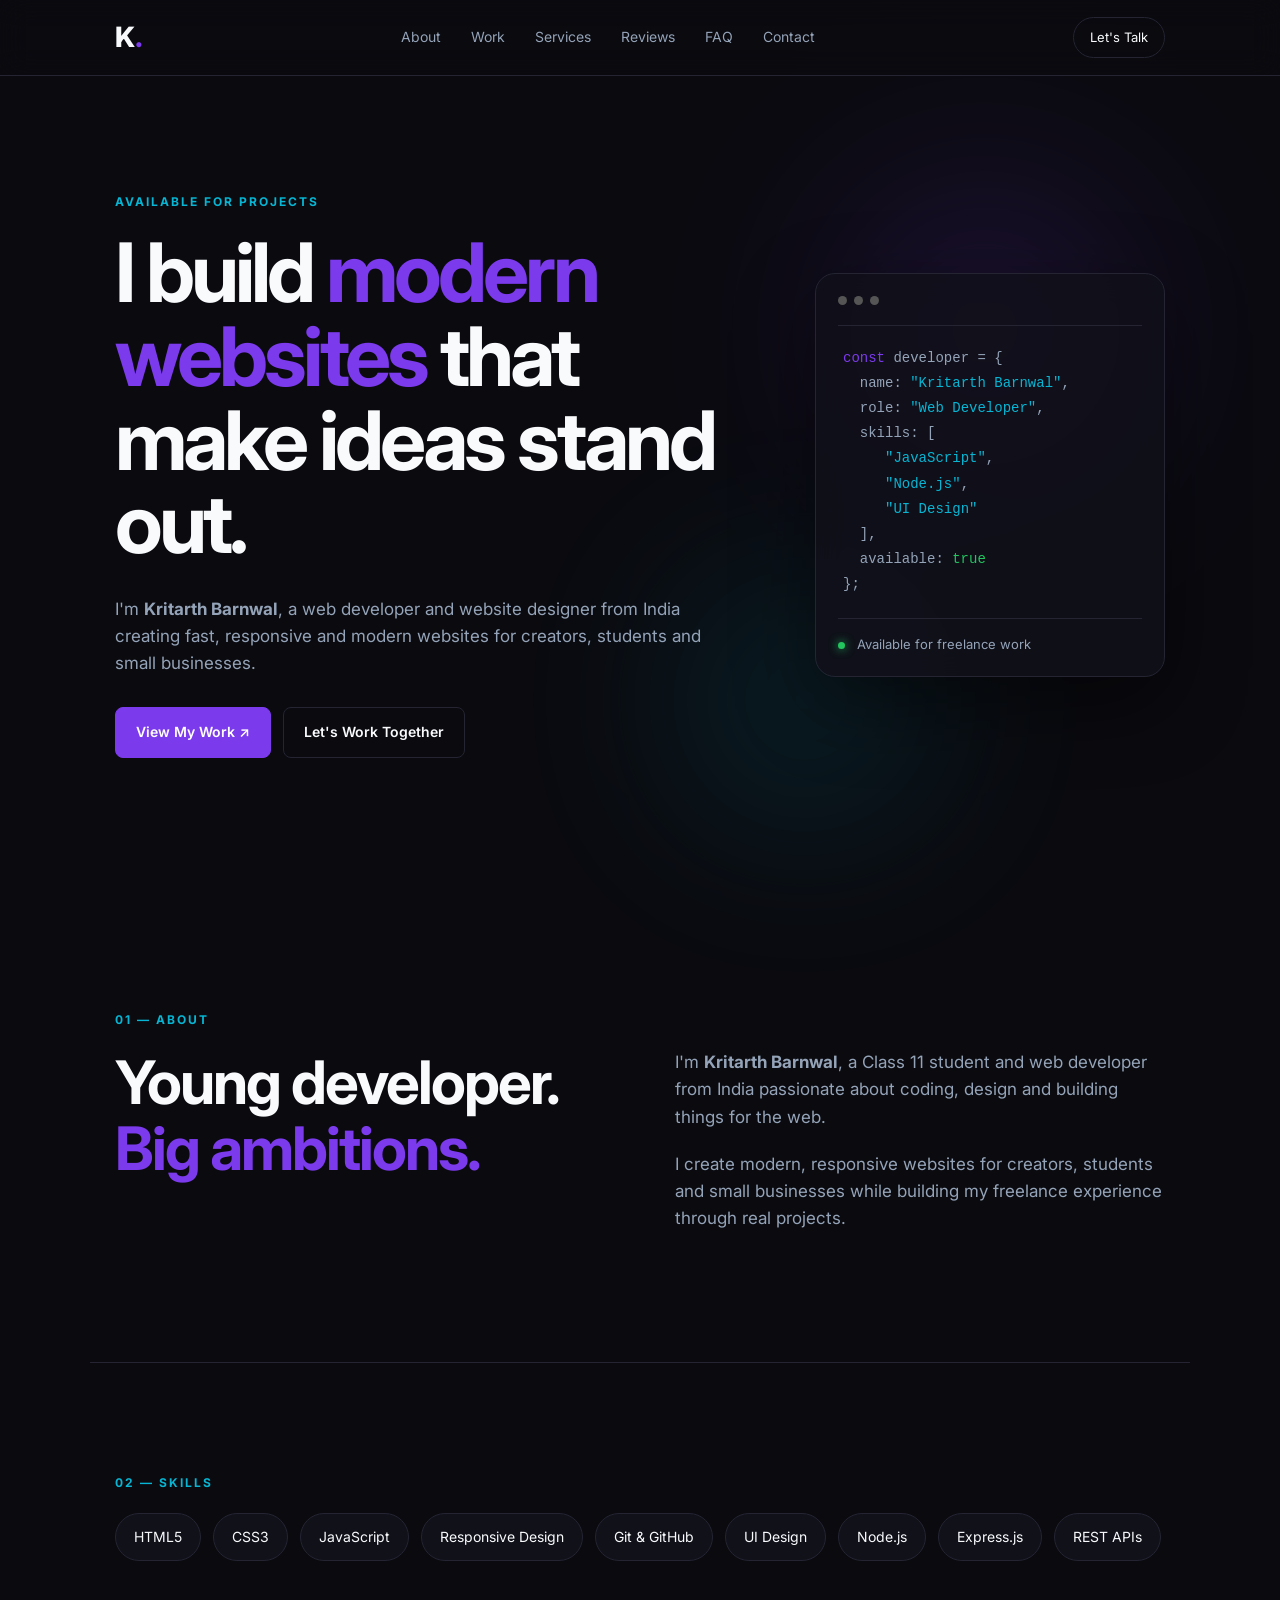
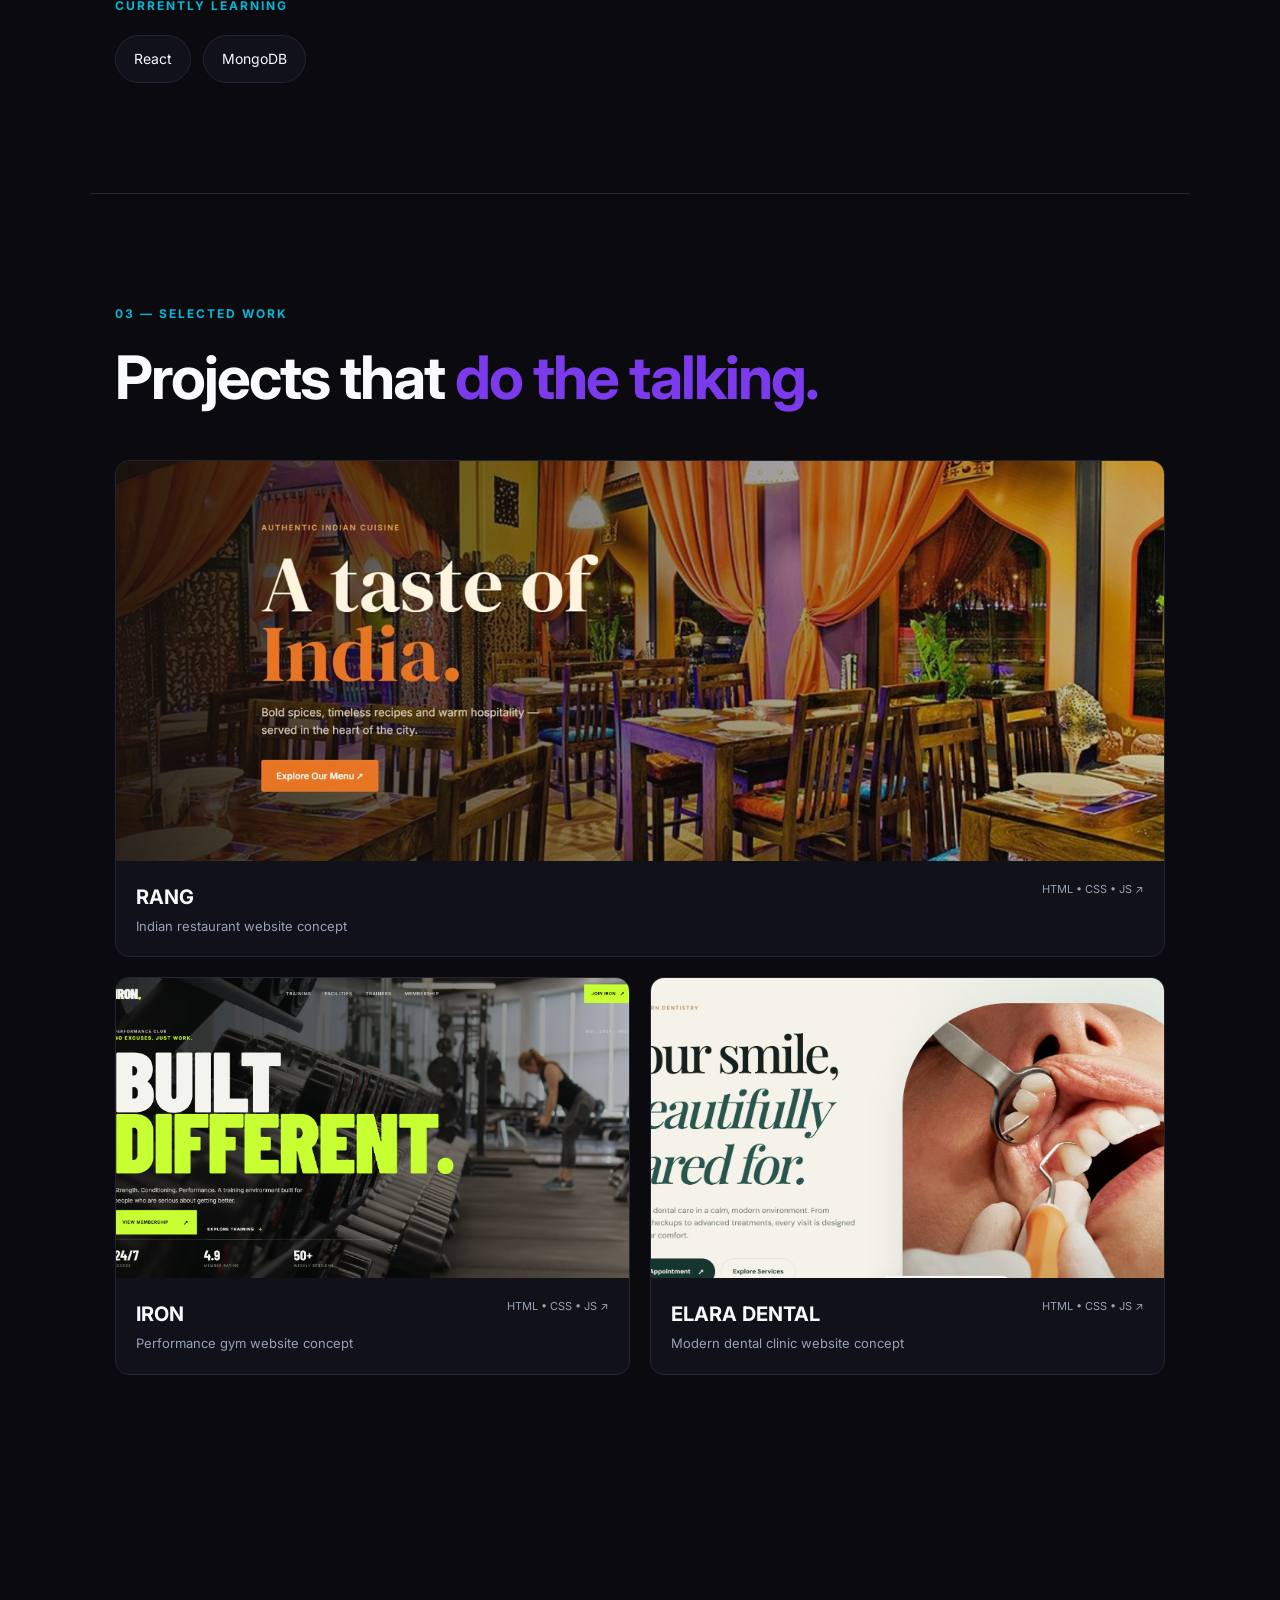
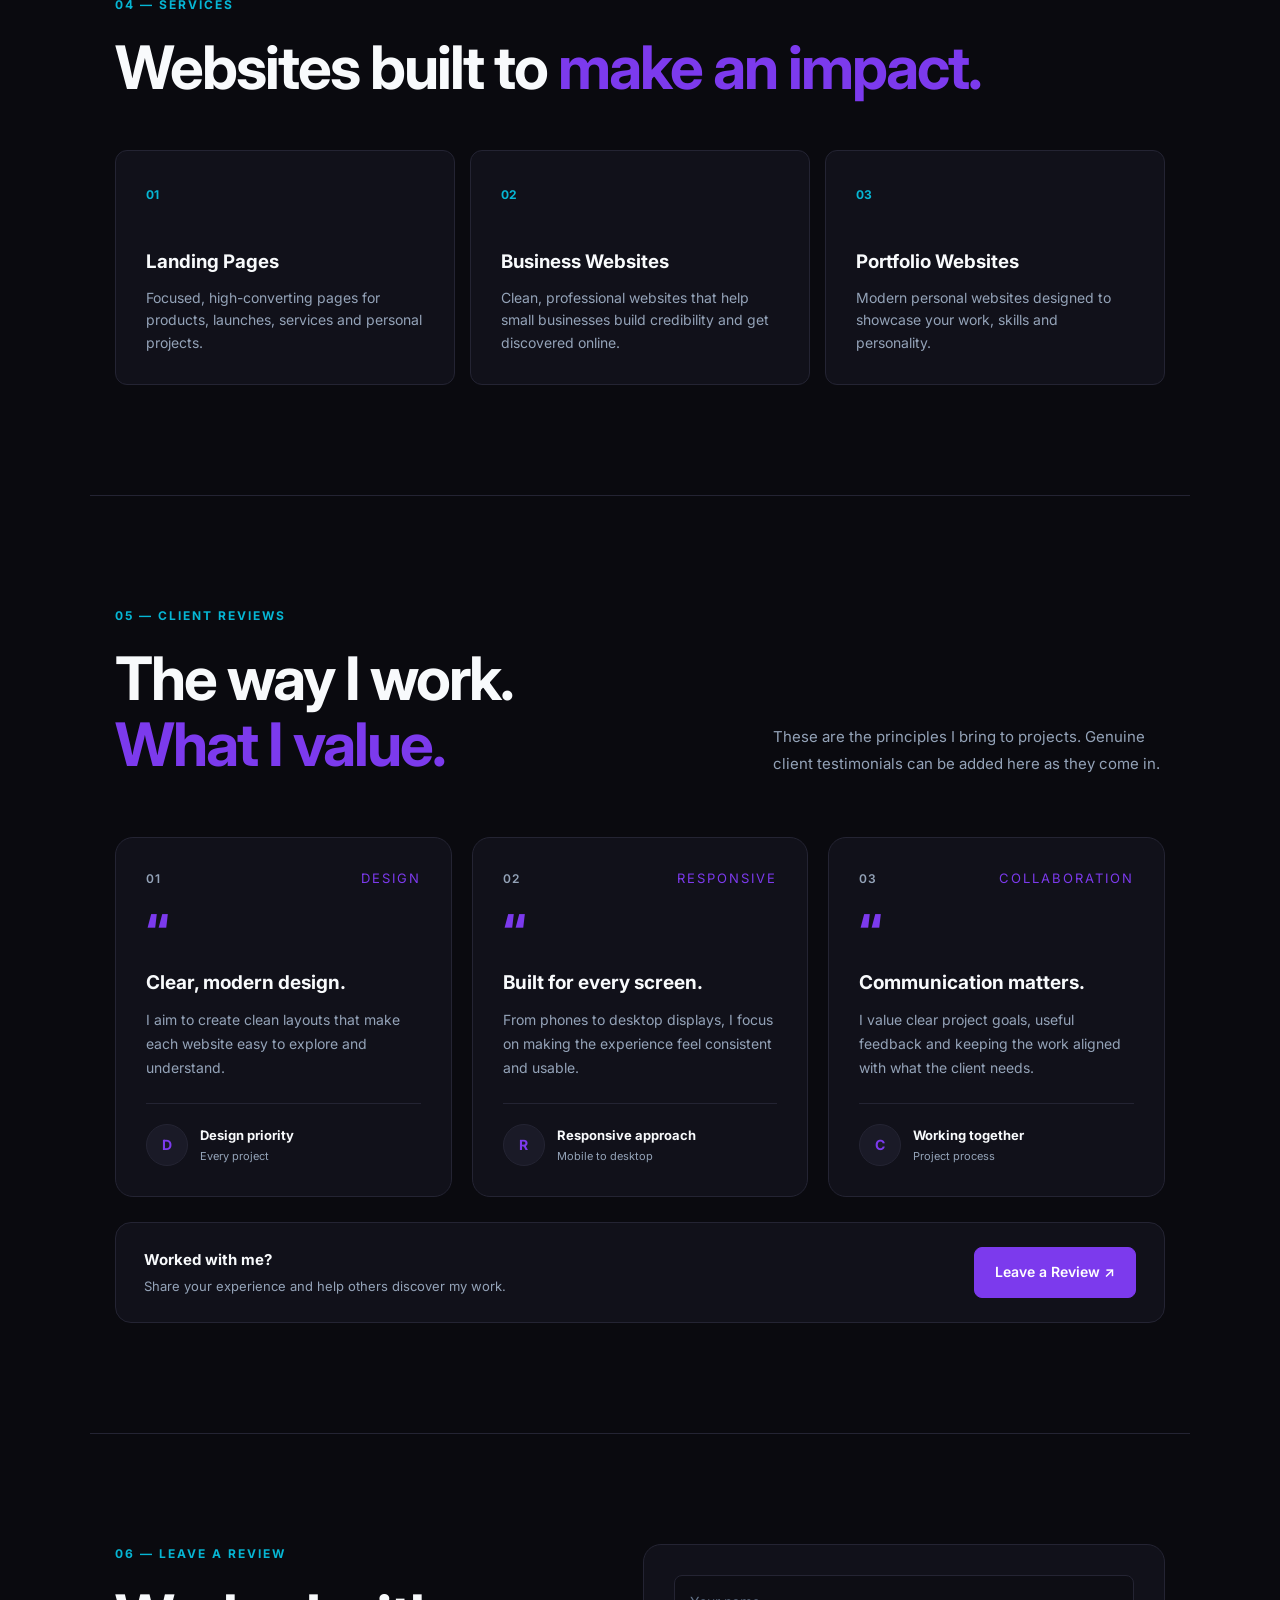
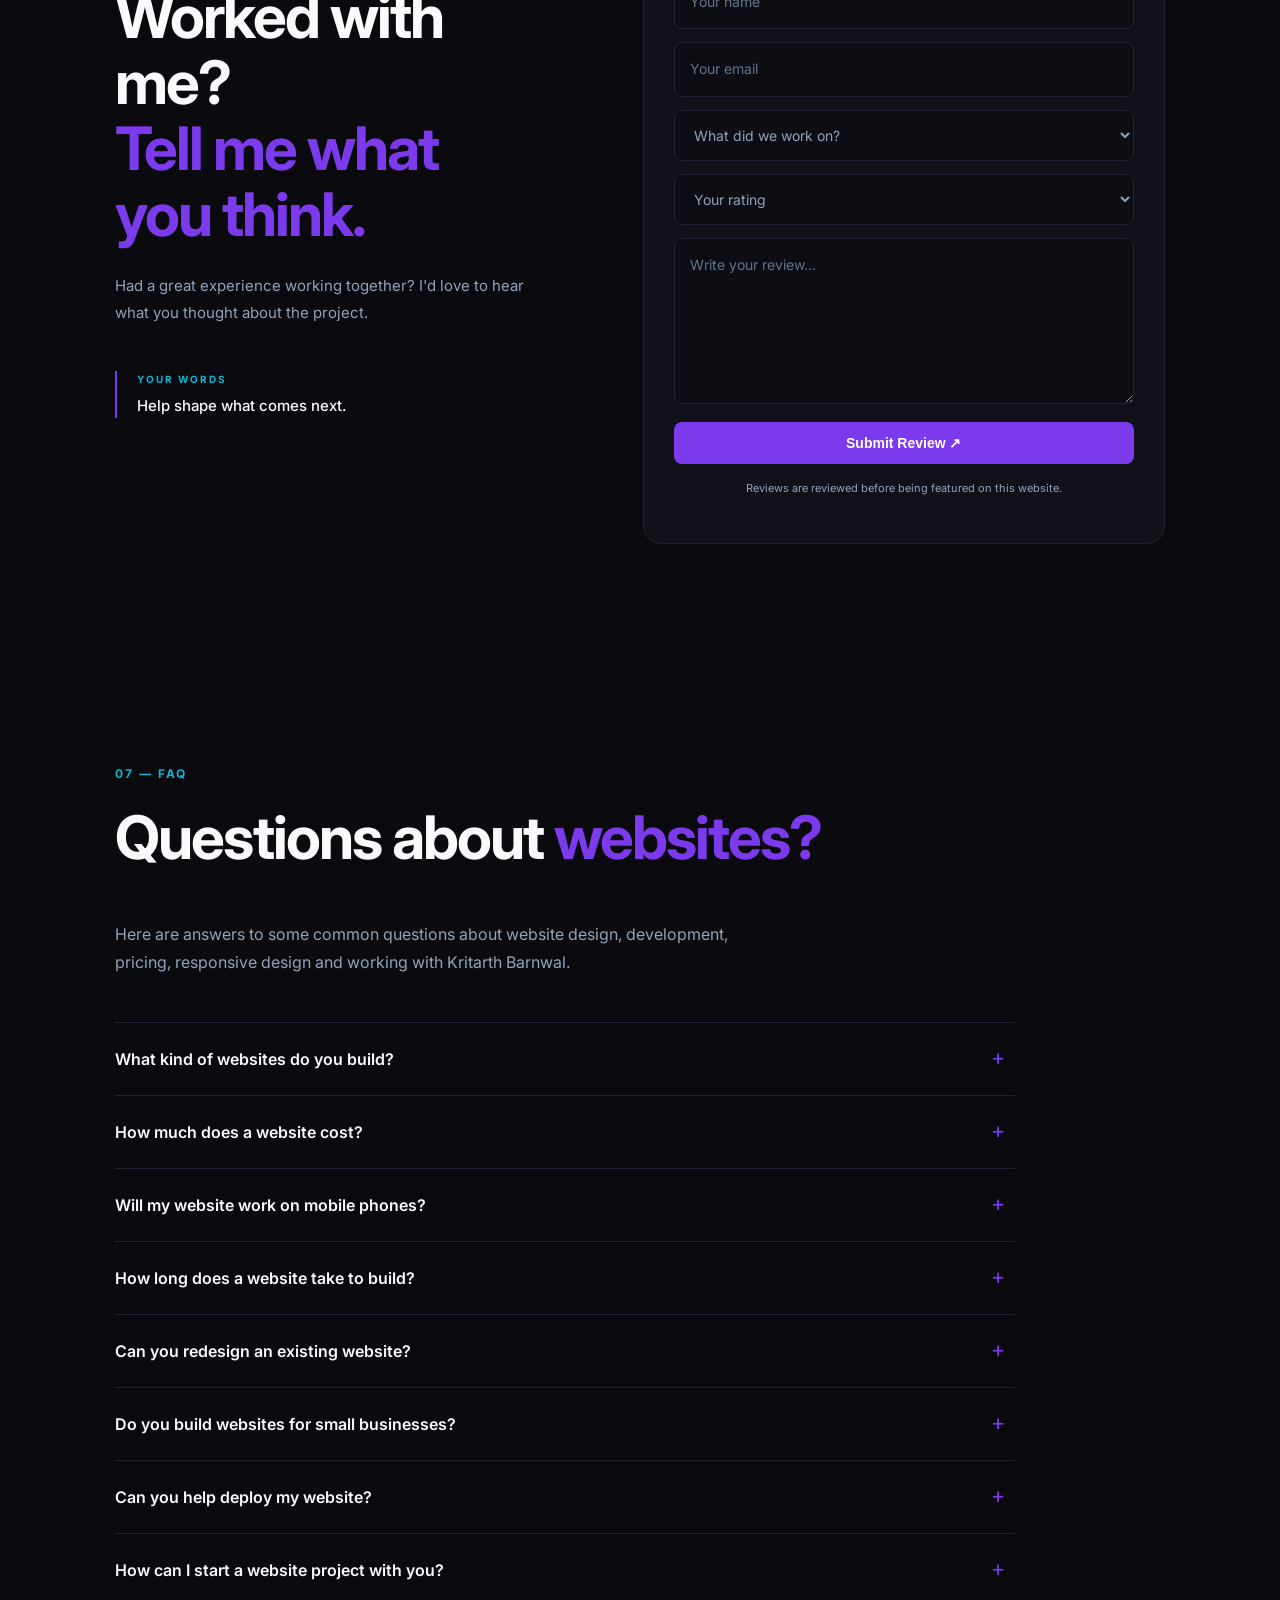
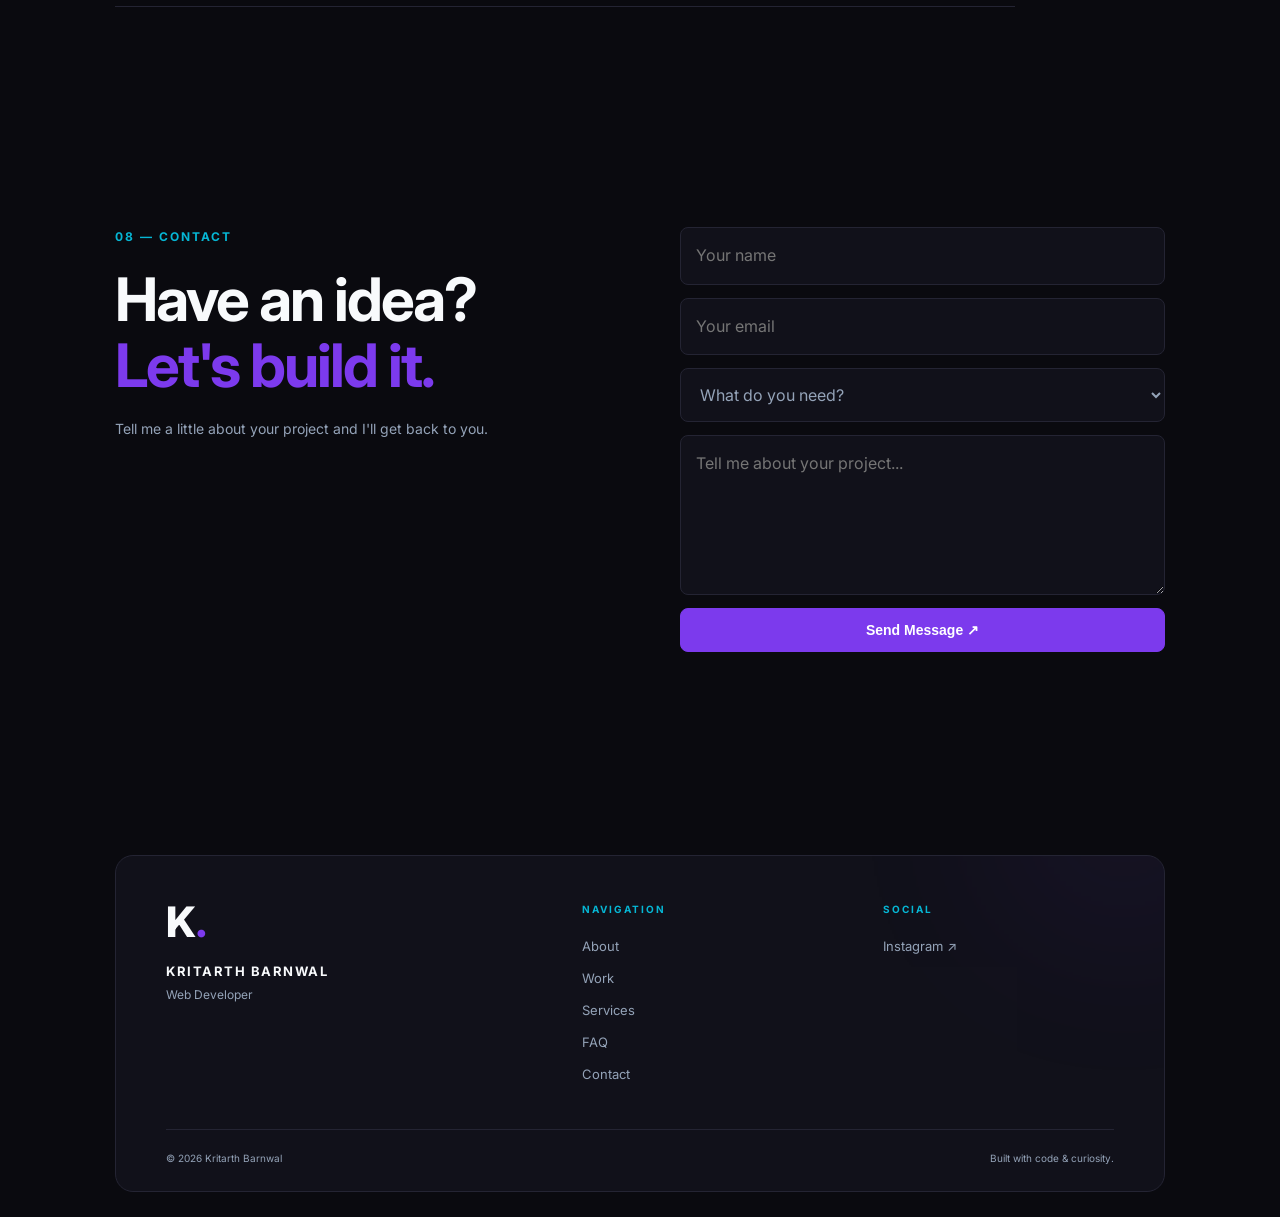
==== commit 9469f89b: "Update index.html" ====
--- a/index.html
+++ b/index.html
@@ -757,197 +757,70 @@
         <div>
 
           <h2>
-            Real work.<br>
-            <span>Real feedback.</span>
+            The way I work.<br>
+            <span>What I value.</span>
           </h2>
 
         </div>
 
 
         <p>
-          Great websites are built around great collaboration.
-          Here's where genuine client feedback will live.
+          These are the principles I bring to projects. Genuine client testimonials can be added here as they come in.
         </p>
 
       </div>
 
 
-      <!-- REVIEW CARDS -->
+      <!-- PORTFOLIO HIGHLIGHTS (not fabricated client testimonials) -->
 
       <div class="reviews-grid">
 
-
-        <!-- REVIEW CARD 01 -->
-
         <article class="review-card">
-
           <div class="review-top">
-
-            <span class="review-number">
-              01
-            </span>
-
-            <div class="stars">
-              &#9733;&#9733;&#9733;&#9733;&#9733;
-            </div>
-
-          </div>
-
-
+            <span class="review-number">01</span>
+            <div class="stars" aria-label="Focus area">DESIGN</div>
+          </div>
           <div class="review-content">
-
-            <div class="review-mark">
-              “
-            </div>
-
-            <h3>
-              Your feedback could be here.
-            </h3>
-
-            <p>
-              Complete a project with me and share your
-              experience. Your review could be featured here.
-            </p>
-
-          </div>
-
-
+            <div class="review-mark">“</div>
+            <h3>Clear, modern design.</h3>
+            <p>I aim to create clean layouts that make each website easy to explore and understand.</p>
+          </div>
           <div class="review-author">
-
-            <div class="review-avatar">
-              ?
-            </div>
-
-            <div>
-
-              <strong>
-                Future Client
-              </strong>
-
-              <span>
-                Your project
-              </span>
-
-            </div>
-
-          </div>
-
+            <div class="review-avatar">D</div>
+            <div><strong>Design priority</strong><span>Every project</span></div>
+          </div>
         </article>
 
-
-        <!-- REVIEW CARD 02 -->
-
         <article class="review-card">
-
           <div class="review-top">
-
-            <span class="review-number">
-              02
-            </span>
-
-            <div class="stars">
-              &#9733;&#9733;&#9733;&#9733;&#9733;
-            </div>
-
-          </div>
-
-
+            <span class="review-number">02</span>
+            <div class="stars" aria-label="Focus area">RESPONSIVE</div>
+          </div>
           <div class="review-content">
-
-            <div class="review-mark">
-              “
-            </div>
-
-            <h3>
-              Good work deserves good feedback.
-            </h3>
-
-            <p>
-              After working together, I'd love to hear
-              what you thought about the process.
-            </p>
-
-          </div>
-
-
+            <div class="review-mark">“</div>
+            <h3>Built for every screen.</h3>
+            <p>From phones to desktop displays, I focus on making the experience feel consistent and usable.</p>
+          </div>
           <div class="review-author">
-
-            <div class="review-avatar">
-              ?
-            </div>
-
-            <div>
-
-              <strong>
-                Future Client
-              </strong>
-
-              <span>
-                Website Project
-              </span>
-
-            </div>
-
-          </div>
-
+            <div class="review-avatar">R</div>
+            <div><strong>Responsive approach</strong><span>Mobile to desktop</span></div>
+          </div>
         </article>
 
-
-        <!-- REVIEW CARD 03 -->
-
         <article class="review-card">
-
           <div class="review-top">
-
-            <span class="review-number">
-              03
-            </span>
-
-            <div class="stars">
-              &#9733;&#9733;&#9733;&#9733;&#9733;
-            </div>
-
-          </div>
-
-
+            <span class="review-number">03</span>
+            <div class="stars" aria-label="Focus area">COLLABORATION</div>
+          </div>
           <div class="review-content">
-
-            <div class="review-mark">
-              “
-            </div>
-
-            <h3>
-              Your experience matters.
-            </h3>
-
-            <p>
-              Real client experiences will be featured here
-              as I continue building my freelance journey.
-            </p>
-
-          </div>
-
-
+            <div class="review-mark">“</div>
+            <h3>Communication matters.</h3>
+            <p>I value clear project goals, useful feedback and keeping the work aligned with what the client needs.</p>
+          </div>
           <div class="review-author">
-
-            <div class="review-avatar">
-              ?
-            </div>
-
-            <div>
-
-              <strong>
-                Future Client
-              </strong>
-
-              <span>
-                Coming soon
-              </span>
-
-            </div>
-
-          </div>
-
+            <div class="review-avatar">C</div>
+            <div><strong>Working together</strong><span>Project process</span></div>
+          </div>
         </article>
 
       </div>
@@ -1605,7 +1478,7 @@
     let toastTimer;
 
     function showToast(title, message, isError = false) {
-      if (!toast) return;
+      if (!toast || !toastTitle || !toastMessage || !toastIcon) return;
 
       clearTimeout(toastTimer);
       toastTitle.textContent = title;
@@ -1618,7 +1491,7 @@
 
       toastTimer = setTimeout(() => {
         toast.style.display = "none";
-      }, 5000);
+      }, 7000);
     }
 
     toastClose?.addEventListener("click", () => {
@@ -1626,79 +1499,79 @@
       toast.style.display = "none";
     });
 
-    function submitWithoutLeavingPage(form, successTitle, successMessage) {
+    async function submitForm(form, successTitle, successMessage) {
       const button = form.querySelector('button[type="submit"]');
-      const originalText = button?.innerHTML || "";
-      const originalTarget = form.getAttribute("target");
-      const originalAction = form.getAttribute("action");
+      const originalText = button?.innerHTML || "Submit";
+      const endpoint = form.getAttribute("action");
+      const status = form.querySelector("#review-status, #form-status");
+
+      if (!endpoint || !endpoint.startsWith("https://formsubmit.co/")) {
+        showToast(
+          "Form setup error",
+          "The form endpoint is missing or invalid. Please email kritarthbarnwal@yahoo.com directly.",
+          true
+        );
+        return;
+      }
 
       if (button) {
         button.disabled = true;
         button.textContent = "Sending...";
       }
-
-      // A hidden iframe lets FormSubmit receive the normal POST request
-      // without redirecting the visitor or changing the page position.
-      const frameName = "formsubmit-frame-" + Date.now();
-      const iframe = document.createElement("iframe");
-      iframe.name = frameName;
-      iframe.title = "Form submission";
-      iframe.style.position = "fixed";
-      iframe.style.width = "1px";
-      iframe.style.height = "1px";
-      iframe.style.opacity = "0";
-      iframe.style.pointerEvents = "none";
-      iframe.style.border = "0";
-      iframe.style.left = "-9999px";
-      document.body.appendChild(iframe);
-
-      let finished = false;
-      let timer;
-
-      const finish = (success) => {
-        if (finished) return;
-        finished = true;
-        clearTimeout(timer);
-
-        form.removeAttribute("target");
-        if (originalTarget) form.setAttribute("target", originalTarget);
-        if (originalAction) form.setAttribute("action", originalAction);
-
-        if (success) {
-          form.reset();
-          showToast(successTitle, successMessage, false);
-        } else {
-          showToast(
-            "Message not sent.",
-            "Please try again in a moment.",
-            true
+      if (status) status.textContent = "Sending your message…";
+
+      try {
+        const ajaxEndpoint = endpoint.replace(
+          "https://formsubmit.co/",
+          "https://formsubmit.co/ajax/"
+        );
+
+        const payload = Object.fromEntries(new FormData(form).entries());
+        const response = await fetch(ajaxEndpoint, {
+          method: "POST",
+          headers: {
+            "Content-Type": "application/json",
+            "Accept": "application/json"
+          },
+          body: JSON.stringify(payload)
+        });
+
+        let result;
+        try {
+          result = await response.json();
+        } catch {
+          throw new Error("The form service returned an unreadable response.");
+        }
+
+        const accepted = response.ok && (
+          result.success === true ||
+          result.success === "true" ||
+          result.success === 1
+        );
+
+        if (!accepted) {
+          throw new Error(
+            typeof result.message === "string"
+              ? result.message
+              : "The form service did not confirm this submission."
           );
         }
 
+        form.reset();
+        if (status) status.textContent = "";
+
+        showToast(successTitle, successMessage, false);
+      } catch (error) {
+        console.error("Portfolio form submission error:", error);
+        if (status) status.textContent = "";
+        showToast("Submission not confirmed", "Please try again.", true);
+      } finally {
         if (button) {
           button.disabled = false;
           button.innerHTML = originalText;
         }
-
-        setTimeout(() => iframe.remove(), 1000);
-      };
-
-      // The iframe loads once FormSubmit responds. We don't inspect the
-      // cross-origin response; the load itself confirms the request completed.
-      iframe.addEventListener("load", () => finish(true), { once: true });
-
-      // Safety fallback: never leave the button stuck forever.
-      timer = setTimeout(() => finish(false), 15000);
-
-      form.setAttribute("target", frameName);
-
-      // Native POST, but bypass the submit event so script.js cannot
-      // intercept it or put the button back into a permanent Sending state.
-      HTMLFormElement.prototype.submit.call(form);
-    }
-
-    const contactForm = document.getElementById("contact-form");
-    const reviewForm = document.getElementById("review-form");
+      }
+    }
 
     function attachFormHandler(form, successTitle, successMessage) {
       if (!form) return;
@@ -1706,19 +1579,19 @@
       form.addEventListener("submit", (event) => {
         event.preventDefault();
         event.stopImmediatePropagation();
-        submitWithoutLeavingPage(form, successTitle, successMessage);
+        submitForm(form, successTitle, successMessage);
       }, true);
     }
 
     attachFormHandler(
-      contactForm,
-      "Message received.",
-      "Thanks — I'll get back to you soon."
+      document.getElementById("contact-form"),
+      "Submission accepted",
+      "Thanks for reaching out."
     );
 
     attachFormHandler(
-      reviewForm,
-      "Review received.",
+      document.getElementById("review-form"),
+      "Review submission accepted",
       "Thanks for sharing your feedback."
     );
   })();
